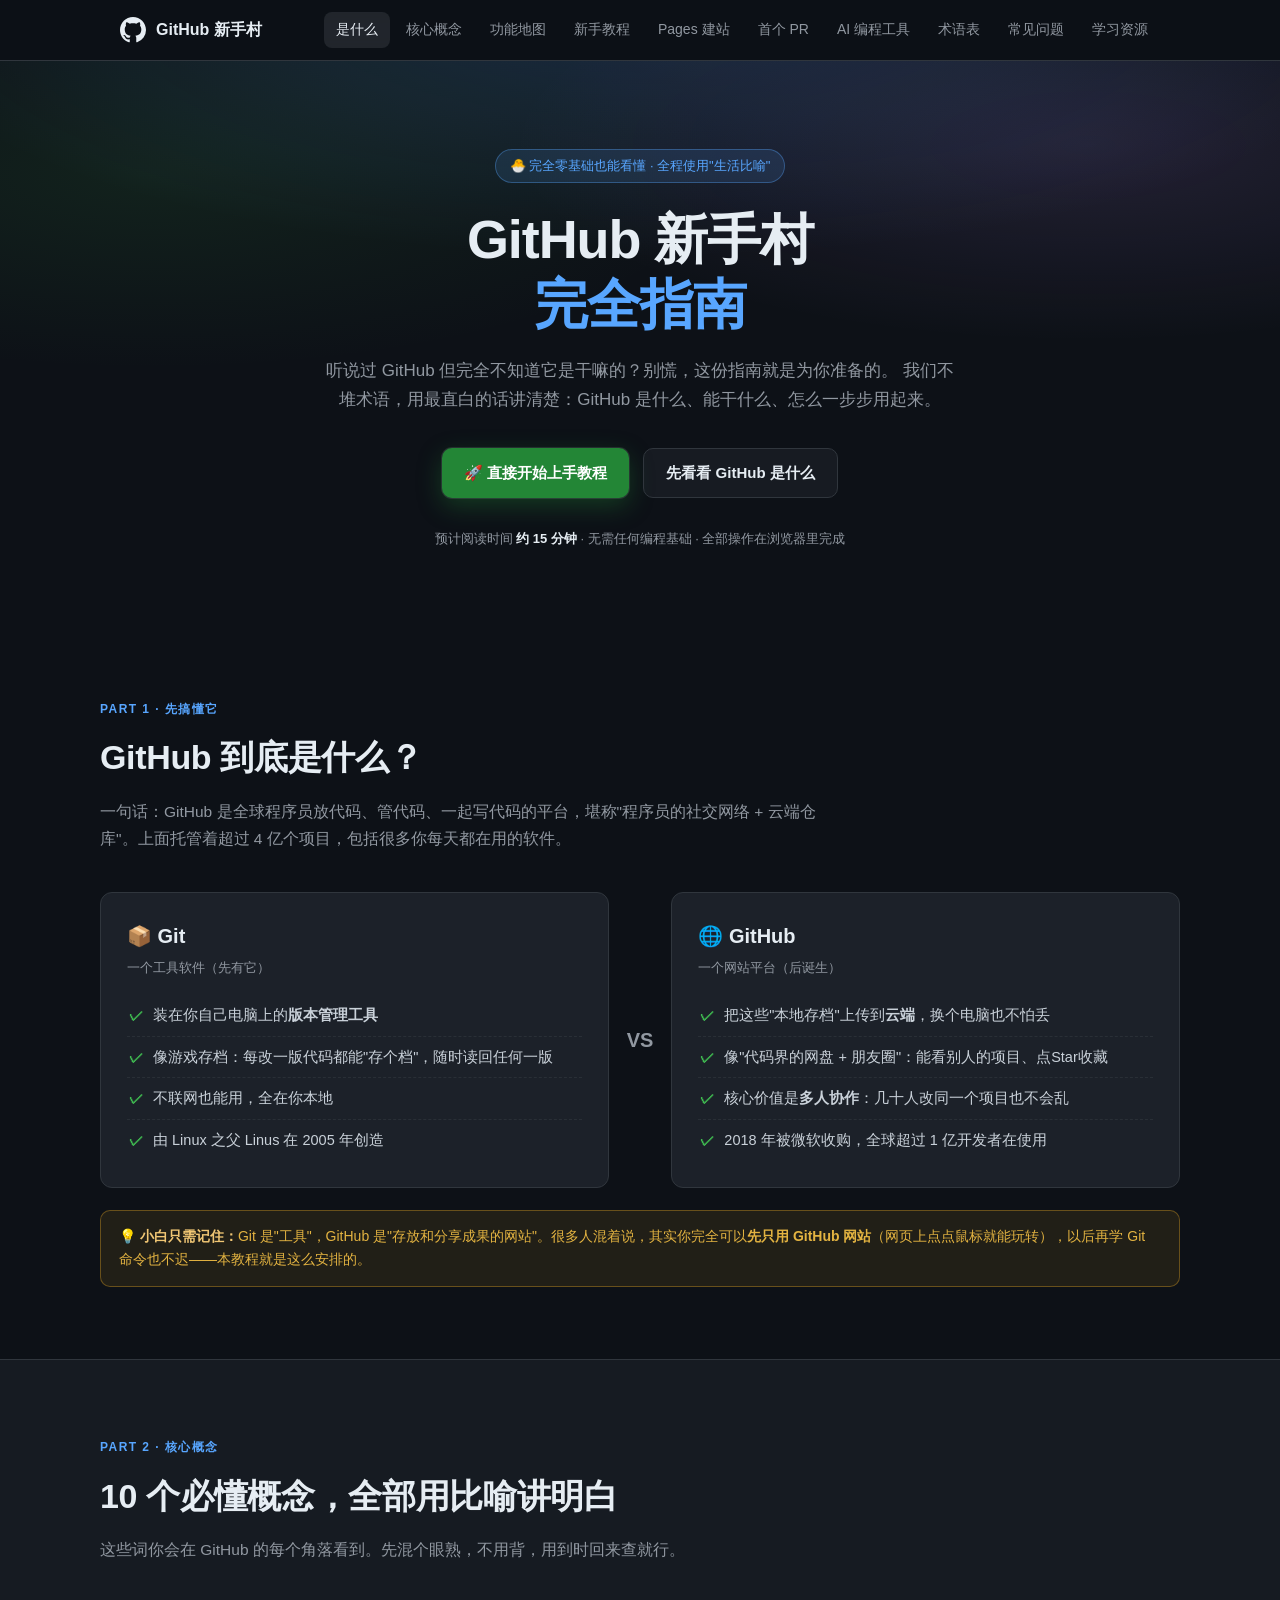
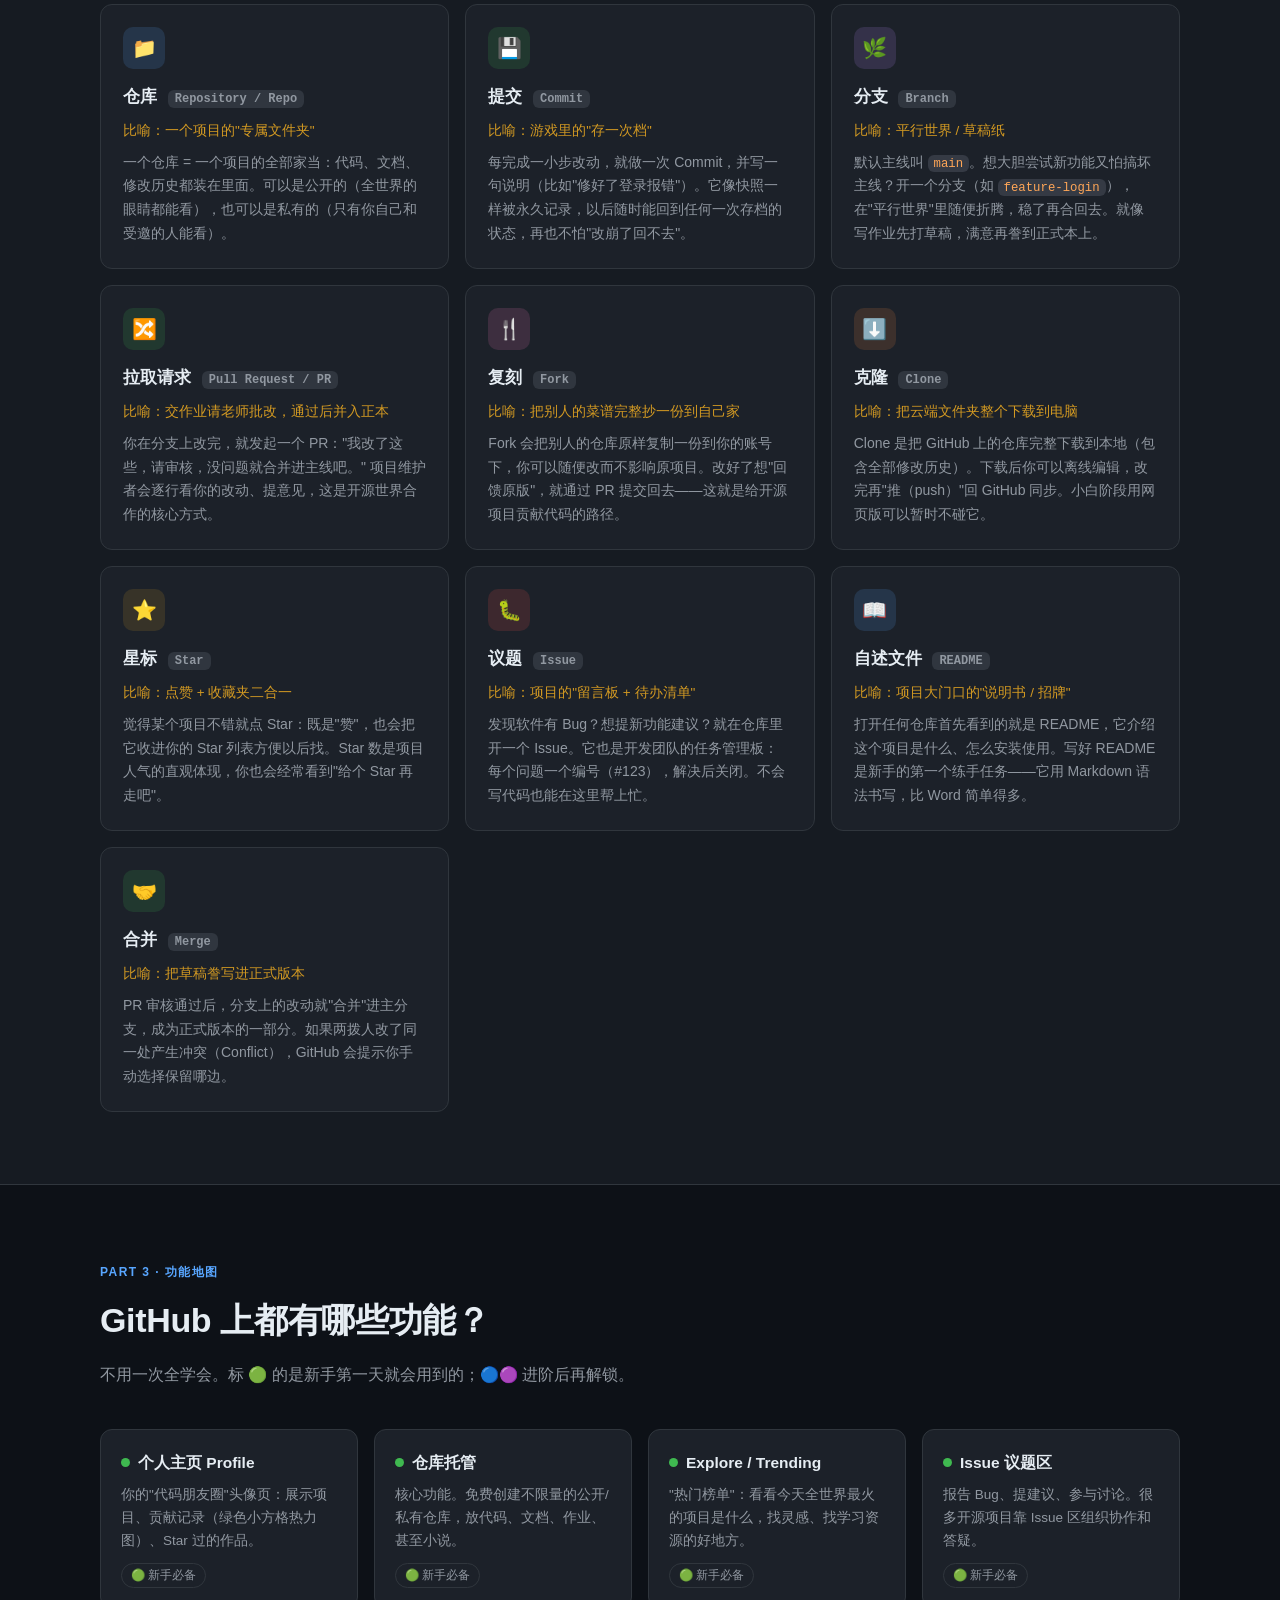
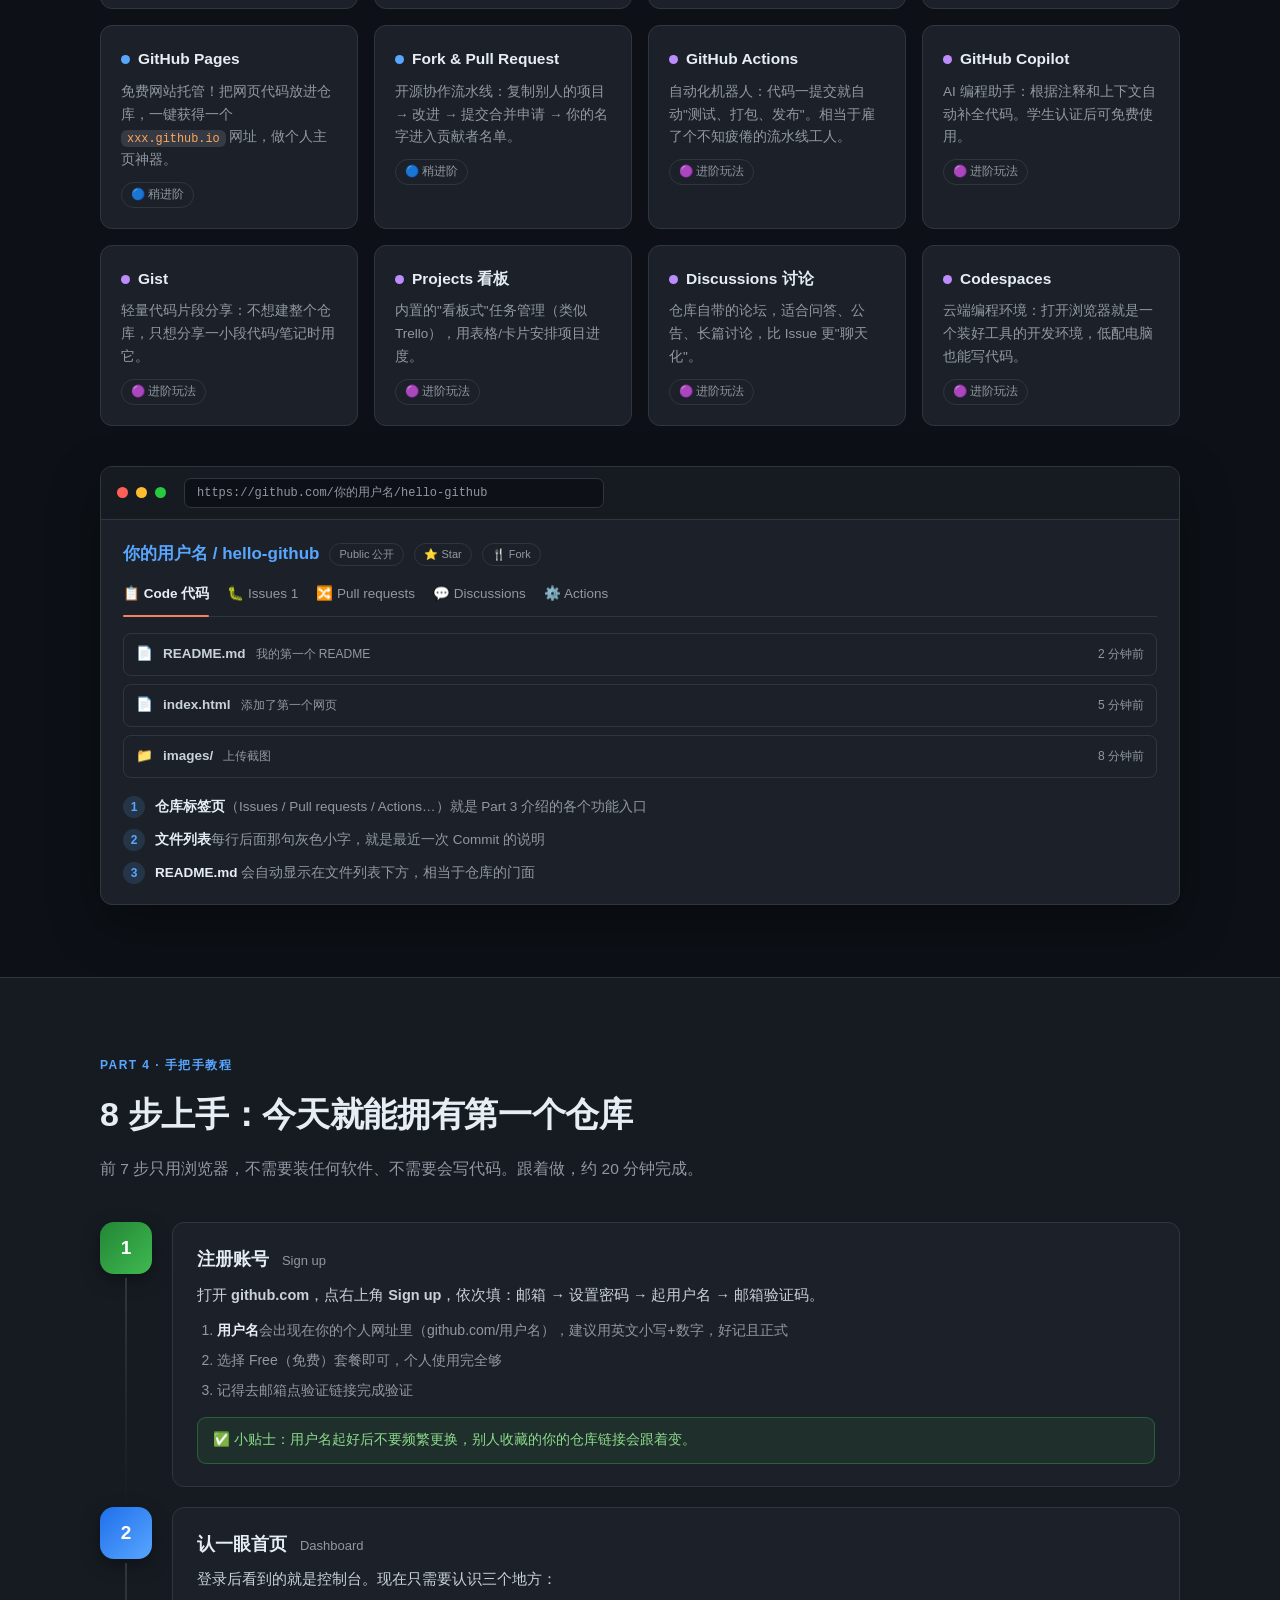
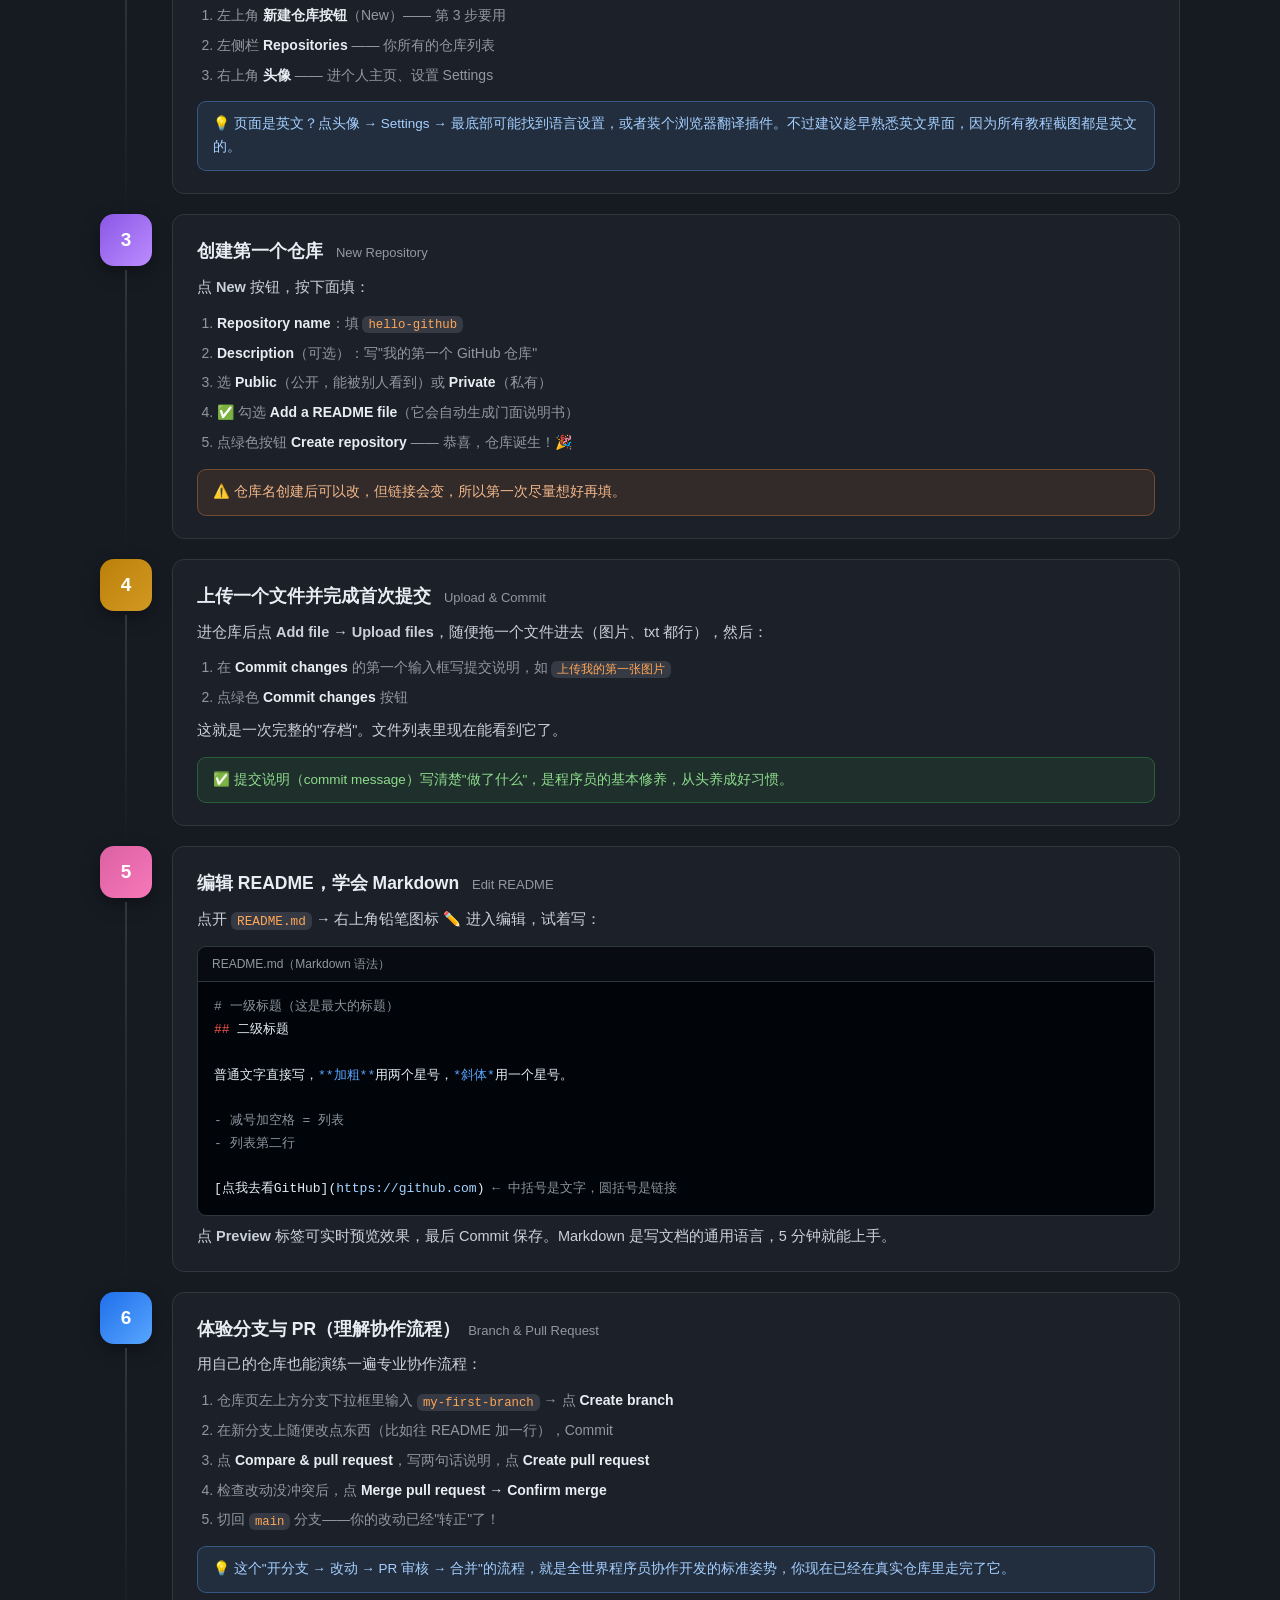
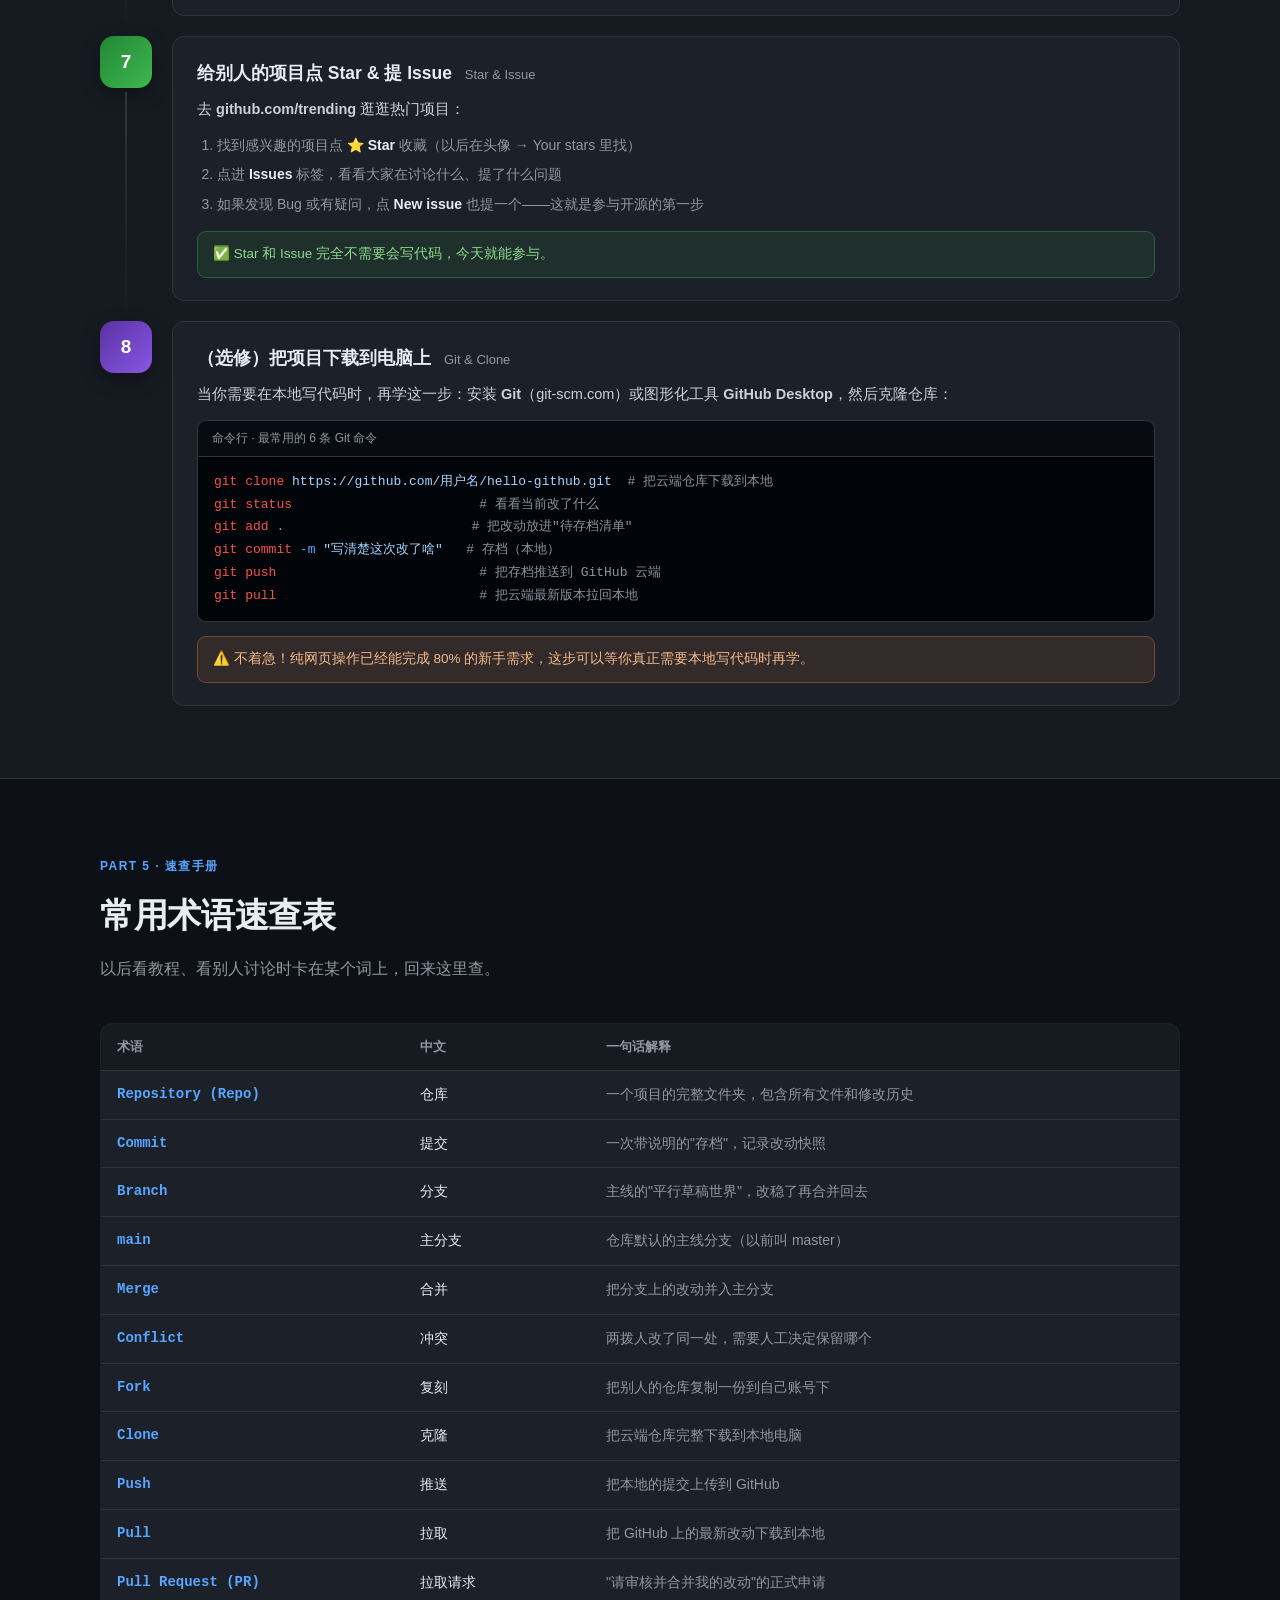
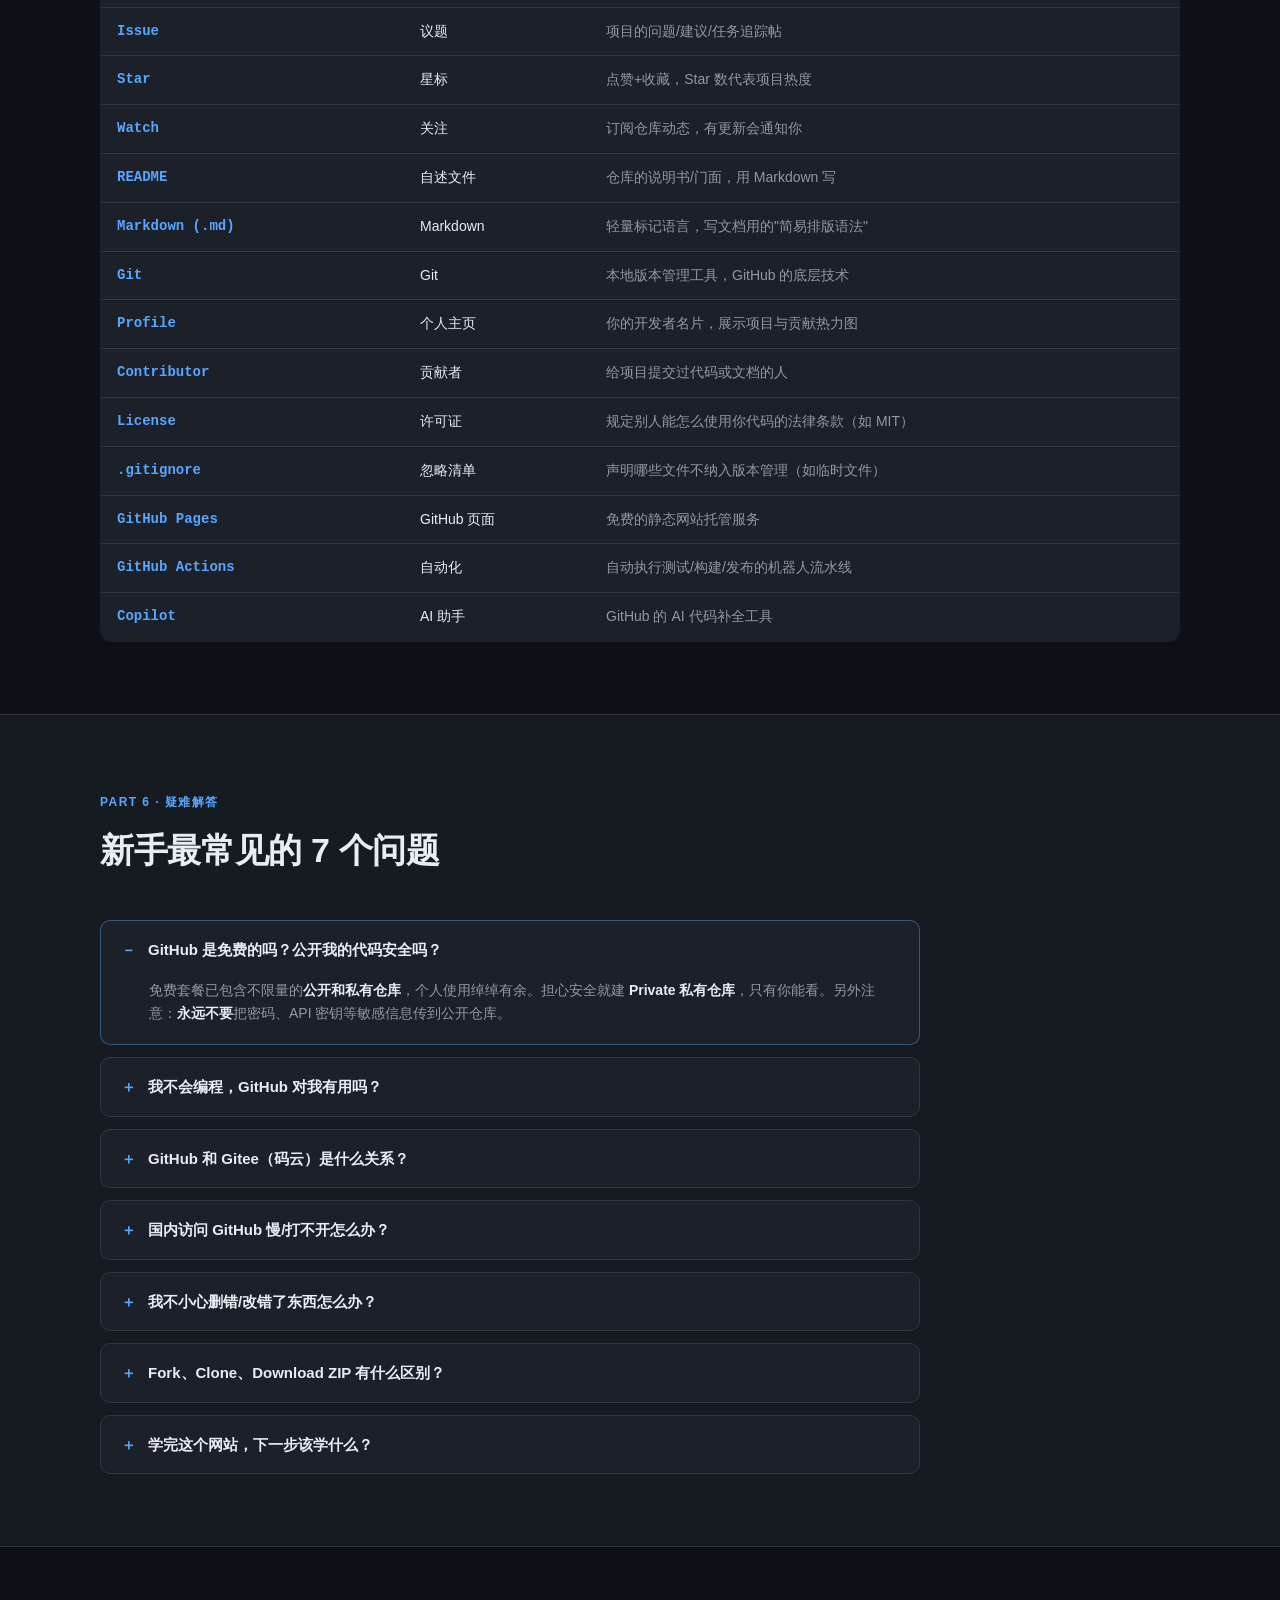
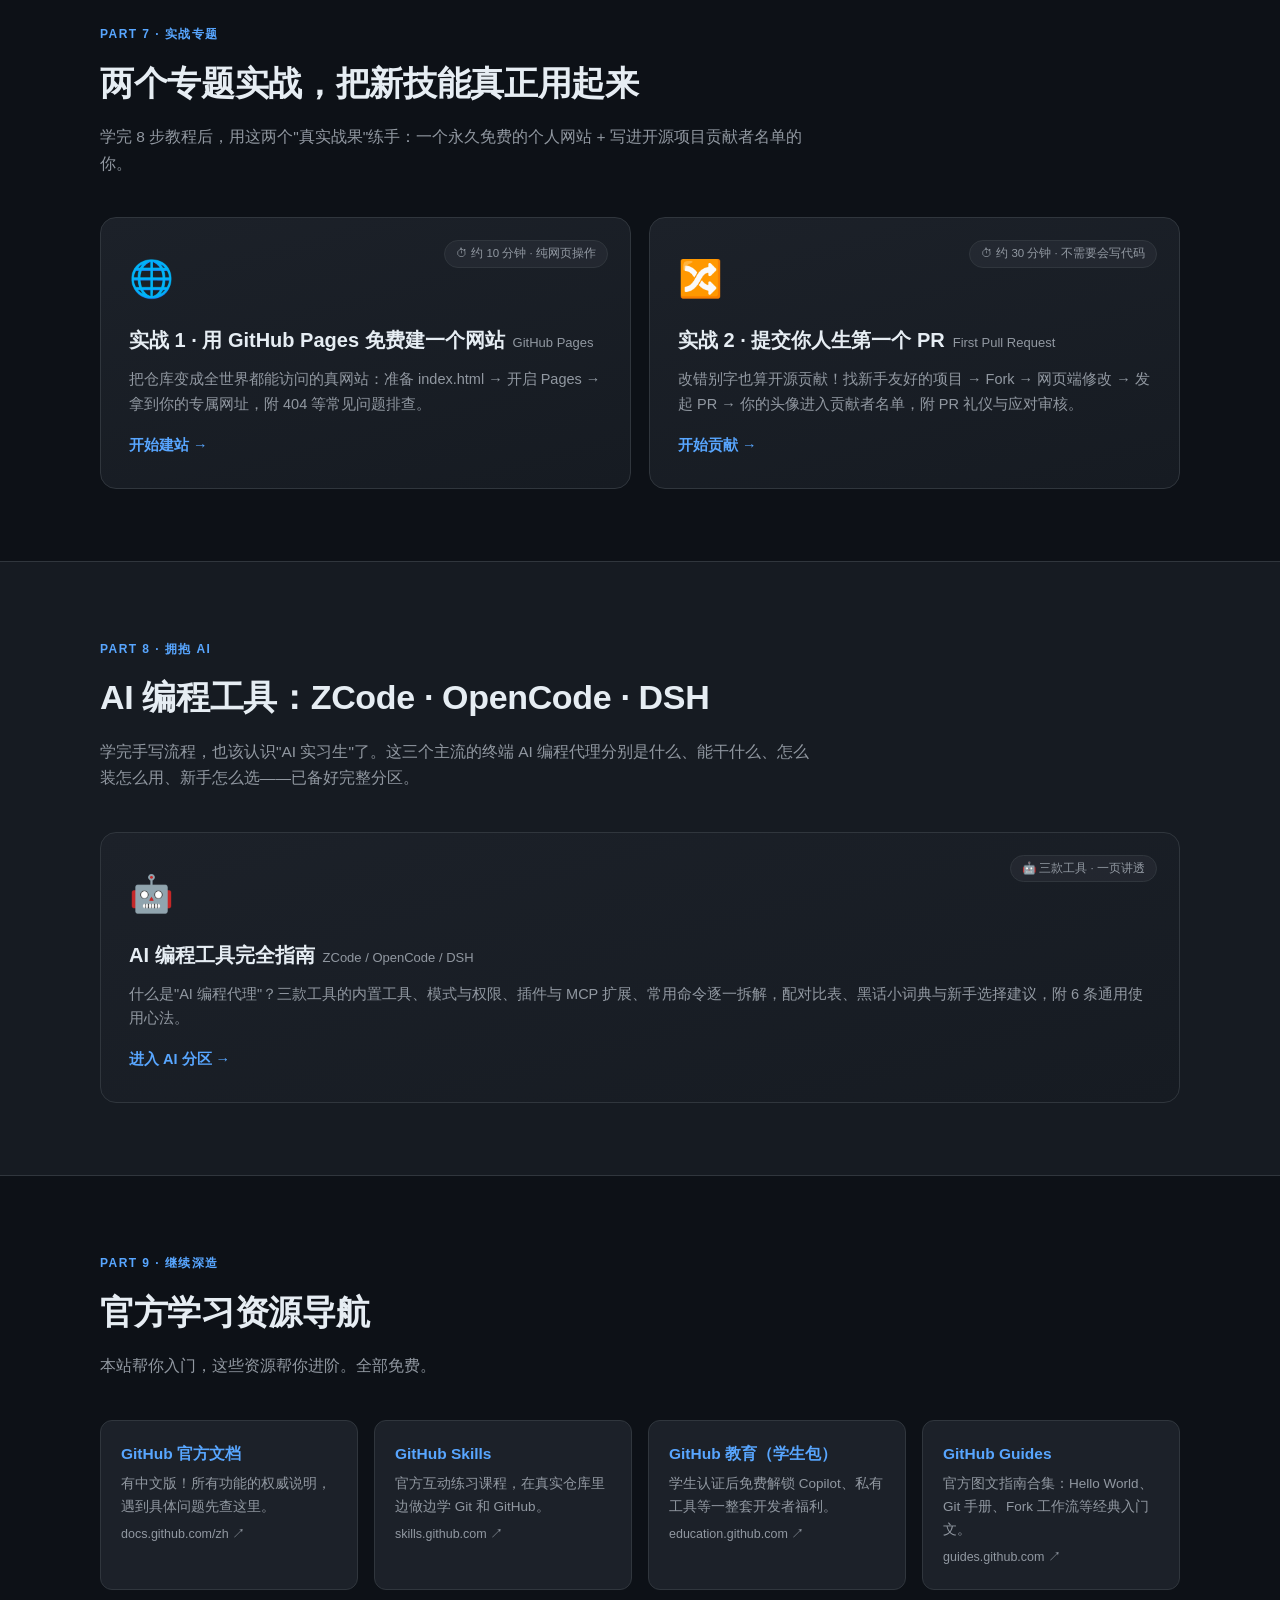
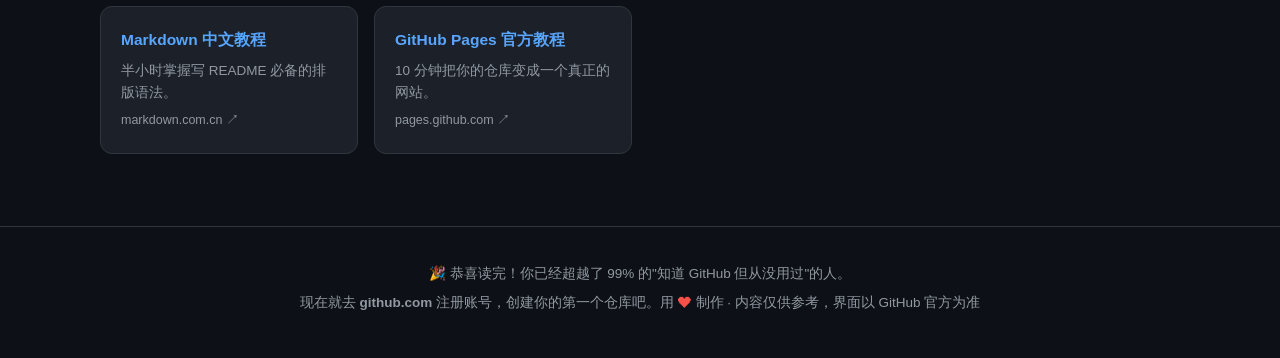
==== index.html @ ca5f0194 "GitHub 新手村完全指南：面向零基础小白的 GitHub 入门静态网站 - index.html：GitHub 是什么、核心概念、功能地图、8 步上手教程、术语表、FAQ、资源导航 - lab-p" ====
<!DOCTYPE html>
<html lang="zh-CN">
<head>
<meta charset="UTF-8" />
<meta name="viewport" content="width=device-width, initial-scale=1.0" />
<title>GitHub 新手村完全指南 —— 从零开始认识 GitHub</title>
<meta name="description" content="写给完全零基础小白的 GitHub 入门教程：GitHub 是什么、核心概念比喻讲解、功能地图、手把手注册与创建第一个仓库、常用术语表和常见问题。" />
<link rel="stylesheet" href="styles.css" />
<link rel="icon" href="data:image/svg+xml,<svg xmlns='http://www.w3.org/2000/svg' viewBox='0 0 16 16'><path fill='%23fff' d='M8 0C3.58 0 0 3.58 0 8c0 3.54 2.29 6.53 5.47 7.59.4.07.55-.17.55-.38 0-.19-.01-.82-.01-1.49-2.01.37-2.53-.49-2.69-.94-.09-.23-.48-.94-.82-1.13-.28-.15-.68-.52-.01-.53.63-.01 1.08.58 1.23.82.72 1.21 1.87.87 2.33.66.07-.52.28-.87.51-1.07-1.78-.2-3.64-.89-3.64-3.95 0-.87.31-1.59.82-2.15-.08-.2-.36-1.02.08-2.12 0 0 .67-.21 2.2.82.64-.18 1.32-.27 2-.27s1.36.09 2 .27c1.53-1.04 2.2-.82 2.2-.82.44 1.1.16 1.92.08 2.12.51.56.82 1.27.82 2.15 0 3.07-1.87 3.75-3.65 3.95.29.25.54.73.54 1.48 0 1.07-.01 1.93-.01 2.2 0 .21.15.46.55.38A8.01 8.01 0 0 0 16 8c0-4.42-3.58-8-8-8z'/></svg>" />
</head>
<body>

<!-- ============ 导航 ============ -->
<nav class="nav">
  <div class="nav-inner">
    <a class="brand" href="#top">
      <svg height="26" viewBox="0 0 16 16" width="26" aria-hidden="true"><path d="M8 0C3.58 0 0 3.58 0 8c0 3.54 2.29 6.53 5.47 7.59.4.07.55-.17.55-.38 0-.19-.01-.82-.01-1.49-2.01.37-2.53-.49-2.69-.94-.09-.23-.48-.94-.82-1.13-.28-.15-.68-.52-.01-.53.63-.01 1.08.58 1.23.82.72 1.21 1.87.87 2.33.66.07-.52.28-.87.51-1.07-1.78-.2-3.64-.89-3.64-3.95 0-.87.31-1.59.82-2.15-.08-.2-.36-1.02.08-2.12 0 0 .67-.21 2.2.82.64-.18 1.32-.27 2-.27s1.36.09 2 .27c1.53-1.04 2.2-.82 2.2-.82.44 1.1.16 1.92.08 2.12.51.56.82 1.27.82 2.15 0 3.07-1.87 3.75-3.65 3.95.29.25.54.73.54 1.48 0 1.07-.01 1.93-.01 2.2 0 .21.15.46.55.38A8.01 8.01 0 0 0 16 8c0-4.42-3.58-8-8-8z"></path></svg>
      GitHub 新手村
    </a>
    <div class="nav-links">
      <a href="#what">是什么</a>
      <a href="#concepts">核心概念</a>
      <a href="#features">功能地图</a>
      <a href="#tutorial">新手教程</a>
      <a href="lab-pages.html">Pages 建站</a>
      <a href="lab-first-pr.html">首个 PR</a>
      <a href="ai-tools.html">AI 编程工具</a>
      <a href="#glossary">术语表</a>
      <a href="#faq">常见问题</a>
      <a href="#resources">学习资源</a>
    </div>
  </div>
</nav>

<!-- ============ Hero ============ -->
<header class="hero" id="top">
  <div class="hero-badge">🐣 完全零基础也能看懂 · 全程使用"生活比喻"</div>
  <h1>GitHub 新手村<br /><span class="accent">完全指南</span></h1>
  <p class="sub">
    听说过 GitHub 但完全不知道它是干嘛的？别慌，这份指南就是为你准备的。
    我们不堆术语，用最直白的话讲清楚：<span class="accent-green">GitHub 是什么、能干什么、怎么一步步用起来</span>。
  </p>
  <div class="hero-cta">
    <a class="btn btn-primary" href="#tutorial">🚀 直接开始上手教程</a>
    <a class="btn btn-ghost" href="#what">先看看 GitHub 是什么</a>
  </div>
  <p class="hero-meta">预计阅读时间 <span>约 15 分钟</span> · 无需任何编程基础 · 全部操作在浏览器里完成</p>
</header>

<!-- ============ 是什么 ============ -->
<section class="block" id="what">
  <div class="wrap">
    <div class="block-head">
      <span class="kicker">Part 1 · 先搞懂它</span>
      <h2>GitHub 到底是什么？</h2>
      <p>一句话：GitHub 是全球程序员放代码、管代码、一起写代码的平台，堪称"程序员的社交网络 + 云端仓库"。上面托管着超过 4 亿个项目，包括很多你每天都在用的软件。</p>
    </div>

    <div class="vs-grid">
      <div class="vs-card">
        <h3>📦 Git</h3>
        <p class="tag">一个工具软件（先有它）</p>
        <ul>
          <li>装在你自己电脑上的<b>版本管理工具</b></li>
          <li>像游戏存档：每改一版代码都能"存个档"，随时读回任何一版</li>
          <li>不联网也能用，全在你本地</li>
          <li>由 Linux 之父 Linus 在 2005 年创造</li>
        </ul>
      </div>
      <div class="vs-mid">VS</div>
      <div class="vs-card">
        <h3>🌐 GitHub</h3>
        <p class="tag">一个网站平台（后诞生）</p>
        <ul>
          <li>把这些"本地存档"上传到<b>云端</b>，换个电脑也不怕丢</li>
          <li>像"代码界的网盘 + 朋友圈"：能看别人的项目、点Star收藏</li>
          <li>核心价值是<b>多人协作</b>：几十人改同一个项目也不会乱</li>
          <li>2018 年被微软收购，全球超过 1 亿开发者在使用</li>
        </ul>
      </div>
    </div>
    <div class="vs-note">
      💡 <strong>小白只需记住：</strong>Git 是"工具"，GitHub 是"存放和分享成果的网站"。很多人混着说，其实你完全可以<b>先只用 GitHub 网站</b>（网页上点点鼠标就能玩转），以后再学 Git 命令也不迟——本教程就是这么安排的。
    </div>
  </div>
</section>

<!-- ============ 核心概念 ============ -->
<section class="block alt" id="concepts">
  <div class="wrap">
    <div class="block-head">
      <span class="kicker">Part 2 · 核心概念</span>
      <h2>10 个必懂概念，全部用比喻讲明白</h2>
      <p>这些词你会在 GitHub 的每个角落看到。先混个眼熟，不用背，用到时回来查就行。</p>
    </div>
    <div class="concept-grid">
      <div class="concept">
        <div class="icon" style="background:rgba(88,166,255,.15)">📁</div>
        <h3>仓库 <code>Repository / Repo</code></h3>
        <p class="metaphor">比喻：一个项目的"专属文件夹"</p>
        <p>一个仓库 = 一个项目的全部家当：代码、文档、修改历史都装在里面。可以是公开的（全世界的眼睛都能看），也可以是私有的（只有你自己和受邀的人能看）。</p>
      </div>
      <div class="concept">
        <div class="icon" style="background:rgba(63,185,80,.15)">💾</div>
        <h3>提交 <code>Commit</code></h3>
        <p class="metaphor">比喻：游戏里的"存一次档"</p>
        <p>每完成一小步改动，就做一次 Commit，并写一句说明（比如"修好了登录报错"）。它像快照一样被永久记录，以后随时能回到任何一次存档的状态，再也不怕"改崩了回不去"。</p>
      </div>
      <div class="concept">
        <div class="icon" style="background:rgba(188,140,255,.15)">🌿</div>
        <h3>分支 <code>Branch</code></h3>
        <p class="metaphor">比喻：平行世界 / 草稿纸</p>
        <p>默认主线叫 <code>main</code>。想大胆尝试新功能又怕搞坏主线？开一个分支（如 <code>feature-login</code>），在"平行世界"里随便折腾，稳了再合回去。就像写作业先打草稿，满意再誊到正式本上。</p>
      </div>
      <div class="concept">
        <div class="icon" style="background:rgba(63,185,80,.15)">🔀</div>
        <h3>拉取请求 <code>Pull Request / PR</code></h3>
        <p class="metaphor">比喻：交作业请老师批改，通过后并入正本</p>
        <p>你在分支上改完，就发起一个 PR："我改了这些，请审核，没问题就合并进主线吧。" 项目维护者会逐行看你的改动、提意见，这是开源世界合作的核心方式。</p>
      </div>
      <div class="concept">
        <div class="icon" style="background:rgba(247,120,186,.15)">🍴</div>
        <h3>复刻 <code>Fork</code></h3>
        <p class="metaphor">比喻：把别人的菜谱完整抄一份到自己家</p>
        <p>Fork 会把别人的仓库原样复制一份到你的账号下，你可以随便改而不影响原项目。改好了想"回馈原版"，就通过 PR 提交回去——这就是给开源项目贡献代码的路径。</p>
      </div>
      <div class="concept">
        <div class="icon" style="background:rgba(240,136,62,.15)">⬇️</div>
        <h3>克隆 <code>Clone</code></h3>
        <p class="metaphor">比喻：把云端文件夹整个下载到电脑</p>
        <p>Clone 是把 GitHub 上的仓库完整下载到本地（包含全部修改历史）。下载后你可以离线编辑，改完再"推（push）"回 GitHub 同步。小白阶段用网页版可以暂时不碰它。</p>
      </div>
      <div class="concept">
        <div class="icon" style="background:rgba(210,153,34,.15)">⭐</div>
        <h3>星标 <code>Star</code></h3>
        <p class="metaphor">比喻：点赞 + 收藏夹二合一</p>
        <p>觉得某个项目不错就点 Star：既是"赞"，也会把它收进你的 Star 列表方便以后找。Star 数是项目人气的直观体现，你也会经常看到"给个 Star 再走吧"。</p>
      </div>
      <div class="concept">
        <div class="icon" style="background:rgba(248,81,73,.15)">🐛</div>
        <h3>议题 <code>Issue</code></h3>
        <p class="metaphor">比喻：项目的"留言板 + 待办清单"</p>
        <p>发现软件有 Bug？想提新功能建议？就在仓库里开一个 Issue。它也是开发团队的任务管理板：每个问题一个编号（#123），解决后关闭。不会写代码也能在这里帮上忙。</p>
      </div>
      <div class="concept">
        <div class="icon" style="background:rgba(88,166,255,.15)">📖</div>
        <h3>自述文件 <code>README</code></h3>
        <p class="metaphor">比喻：项目大门口的"说明书 / 招牌"</p>
        <p>打开任何仓库首先看到的就是 README，它介绍这个项目是什么、怎么安装使用。写好 README 是新手的第一个练手任务——它用 Markdown 语法书写，比 Word 简单得多。</p>
      </div>
      <div class="concept">
        <div class="icon" style="background:rgba(63,185,80,.15)">🤝</div>
        <h3>合并 <code>Merge</code></h3>
        <p class="metaphor">比喻：把草稿誊写进正式版本</p>
        <p>PR 审核通过后，分支上的改动就"合并"进主分支，成为正式版本的一部分。如果两拨人改了同一处产生冲突（Conflict），GitHub 会提示你手动选择保留哪边。</p>
      </div>
    </div>
  </div>
</section>

<!-- ============ 功能地图 ============ -->
<section class="block" id="features">
  <div class="wrap">
    <div class="block-head">
      <span class="kicker">Part 3 · 功能地图</span>
      <h2>GitHub 上都有哪些功能？</h2>
      <p>不用一次全学会。标 🟢 的是新手第一天就会用到的；🔵🟣 进阶后再解锁。</p>
    </div>
    <div class="feature-grid">
      <div class="feature">
        <h3><span class="dot" style="background:var(--green)"></span>个人主页 Profile</h3>
        <p>你的"代码朋友圈"头像页：展示项目、贡献记录（绿色小方格热力图）、Star 过的作品。</p>
        <span class="lvl">🟢 新手必备</span>
      </div>
      <div class="feature">
        <h3><span class="dot" style="background:var(--green)"></span>仓库托管</h3>
        <p>核心功能。免费创建不限量的公开/私有仓库，放代码、文档、作业、甚至小说。</p>
        <span class="lvl">🟢 新手必备</span>
      </div>
      <div class="feature">
        <h3><span class="dot" style="background:var(--green)"></span>Explore / Trending</h3>
        <p>"热门榜单"：看看今天全世界最火的项目是什么，找灵感、找学习资源的好地方。</p>
        <span class="lvl">🟢 新手必备</span>
      </div>
      <div class="feature">
        <h3><span class="dot" style="background:var(--green)"></span>Issue 议题区</h3>
        <p>报告 Bug、提建议、参与讨论。很多开源项目靠 Issue 区组织协作和答疑。</p>
        <span class="lvl">🟢 新手必备</span>
      </div>
      <div class="feature">
        <h3><span class="dot" style="background:var(--blue)"></span>GitHub Pages</h3>
        <p>免费网站托管！把网页代码放进仓库，一键获得一个 <code>xxx.github.io</code> 网址，做个人主页神器。</p>
        <span class="lvl">🔵 稍进阶</span>
      </div>
      <div class="feature">
        <h3><span class="dot" style="background:var(--blue)"></span>Fork &amp; Pull Request</h3>
        <p>开源协作流水线：复制别人的项目 → 改进 → 提交合并申请 → 你的名字进入贡献者名单。</p>
        <span class="lvl">🔵 稍进阶</span>
      </div>
      <div class="feature">
        <h3><span class="dot" style="background:var(--purple)"></span>GitHub Actions</h3>
        <p>自动化机器人：代码一提交就自动"测试、打包、发布"。相当于雇了个不知疲倦的流水线工人。</p>
        <span class="lvl">🟣 进阶玩法</span>
      </div>
      <div class="feature">
        <h3><span class="dot" style="background:var(--purple)"></span>GitHub Copilot</h3>
        <p>AI 编程助手：根据注释和上下文自动补全代码。学生认证后可免费使用。</p>
        <span class="lvl">🟣 进阶玩法</span>
      </div>
      <div class="feature">
        <h3><span class="dot" style="background:var(--purple)"></span>Gist</h3>
        <p>轻量代码片段分享：不想建整个仓库，只想分享一小段代码/笔记时用它。</p>
        <span class="lvl">🟣 进阶玩法</span>
      </div>
      <div class="feature">
        <h3><span class="dot" style="background:var(--purple)"></span>Projects 看板</h3>
        <p>内置的"看板式"任务管理（类似 Trello），用表格/卡片安排项目进度。</p>
        <span class="lvl">🟣 进阶玩法</span>
      </div>
      <div class="feature">
        <h3><span class="dot" style="background:var(--purple)"></span>Discussions 讨论</h3>
        <p>仓库自带的论坛，适合问答、公告、长篇讨论，比 Issue 更"聊天化"。</p>
        <span class="lvl">🟣 进阶玩法</span>
      </div>
      <div class="feature">
        <h3><span class="dot" style="background:var(--purple)"></span>Codespaces</h3>
        <p>云端编程环境：打开浏览器就是一个装好工具的开发环境，低配电脑也能写代码。</p>
        <span class="lvl">🟣 进阶玩法</span>
      </div>
    </div>

    <!-- 模拟界面 -->
    <div class="mock">
      <div class="mock-bar">
        <span class="cir" style="background:#ff5f57"></span>
        <span class="cir" style="background:#febc2e"></span>
        <span class="cir" style="background:#28c840"></span>
        <span class="url">https://github.com/你的用户名/hello-github</span>
      </div>
      <div class="mock-body">
        <div class="mock-repo-head">
          <span class="name">你的用户名 / hello-github</span>
          <span class="badge">Public 公开</span>
          <span class="badge">⭐ Star</span>
          <span class="badge">🍴 Fork</span>
        </div>
        <div class="mock-tabs">
          <span class="on">📋 Code 代码</span><span>🐛 Issues 1</span><span>🔀 Pull requests</span><span>💬 Discussions</span><span>⚙️ Actions</span>
        </div>
        <div class="mock-file"><span class="ico">📄</span><b>README.md</b><span class="msg">我的第一个 README</span><span class="time">2 分钟前</span></div>
        <div class="mock-file"><span class="ico">📄</span><b>index.html</b><span class="msg">添加了第一个网页</span><span class="time">5 分钟前</span></div>
        <div class="mock-file"><span class="ico">📁</span><b>images/</b><span class="msg">上传截图</span><span class="time">8 分钟前</span></div>
        <div class="callout-list">
          <div class="co"><span class="n">1</span><span><b>仓库标签页</b>（Issues / Pull requests / Actions…）就是 Part 3 介绍的各个功能入口</span></div>
          <div class="co"><span class="n">2</span><span><b>文件列表</b>每行后面那句灰色小字，就是最近一次 Commit 的说明</span></div>
          <div class="co"><span class="n">3</span><span><b>README.md</b> 会自动显示在文件列表下方，相当于仓库的门面</span></div>
        </div>
      </div>
    </div>
  </div>
</section>

<!-- ============ 教程 ============ -->
<section class="block alt" id="tutorial">
  <div class="wrap">
    <div class="block-head">
      <span class="kicker">Part 4 · 手把手教程</span>
      <h2>8 步上手：今天就能拥有第一个仓库</h2>
      <p>前 7 步只用浏览器，不需要装任何软件、不需要会写代码。跟着做，约 20 分钟完成。</p>
    </div>

    <div class="steps">
      <div class="step">
        <div class="step-num" style="background:linear-gradient(135deg,#238636,#3fb950)">1</div>
        <div class="step-card">
          <h3>注册账号 <span class="en">Sign up</span></h3>
          <p>打开 <b>github.com</b>，点右上角 <b>Sign up</b>，依次填：邮箱 → 设置密码 → 起用户名 → 邮箱验证码。</p>
          <ol>
            <li><b>用户名</b>会出现在你的个人网址里（github.com/用户名），建议用英文小写+数字，好记且正式</li>
            <li>选择 Free（免费）套餐即可，个人使用完全够</li>
            <li>记得去邮箱点验证链接完成验证</li>
          </ol>
          <div class="tip green">✅ 小贴士：用户名起好后不要频繁更换，别人收藏的你的仓库链接会跟着变。</div>
        </div>
      </div>

      <div class="step">
        <div class="step-num" style="background:linear-gradient(135deg,#1f6feb,#58a6ff)">2</div>
        <div class="step-card">
          <h3>认一眼首页 <span class="en">Dashboard</span></h3>
          <p>登录后看到的就是控制台。现在只需要认识三个地方：</p>
          <ol>
            <li>左上角 <b>新建仓库按钮</b>（New）—— 第 3 步要用</li>
            <li>左侧栏 <b>Repositories</b> —— 你所有的仓库列表</li>
            <li>右上角 <b>头像</b> —— 进个人主页、设置 Settings</li>
          </ol>
          <div class="tip blue">💡 页面是英文？点头像 → Settings → 最底部可能找到语言设置，或者装个浏览器翻译插件。不过建议趁早熟悉英文界面，因为所有教程截图都是英文的。</div>
        </div>
      </div>

      <div class="step">
        <div class="step-num" style="background:linear-gradient(135deg,#8957e5,#bc8cff)">3</div>
        <div class="step-card">
          <h3>创建第一个仓库 <span class="en">New Repository</span></h3>
          <p>点 <b>New</b> 按钮，按下面填：</p>
          <ol>
            <li><b>Repository name</b>：填 <code>hello-github</code></li>
            <li><b>Description</b>（可选）：写"我的第一个 GitHub 仓库"</li>
            <li>选 <b>Public</b>（公开，能被别人看到）或 <b>Private</b>（私有）</li>
            <li>✅ 勾选 <b>Add a README file</b>（它会自动生成门面说明书）</li>
            <li>点绿色按钮 <b>Create repository</b> —— 恭喜，仓库诞生！🎉</li>
          </ol>
          <div class="tip orange">⚠️ 仓库名创建后可以改，但链接会变，所以第一次尽量想好再填。</div>
        </div>
      </div>

      <div class="step">
        <div class="step-num" style="background:linear-gradient(135deg,#bb8009,#d29922)">4</div>
        <div class="step-card">
          <h3>上传一个文件并完成首次提交 <span class="en">Upload &amp; Commit</span></h3>
          <p>进仓库后点 <b>Add file → Upload files</b>，随便拖一个文件进去（图片、txt 都行），然后：</p>
          <ol>
            <li>在 <b>Commit changes</b> 的第一个输入框写提交说明，如 <code>上传我的第一张图片</code></li>
            <li>点绿色 <b>Commit changes</b> 按钮</li>
          </ol>
          <p>这就是一次完整的"存档"。文件列表里现在能看到它了。</p>
          <div class="tip green">✅ 提交说明（commit message）写清楚"做了什么"，是程序员的基本修养，从头养成好习惯。</div>
        </div>
      </div>

      <div class="step">
        <div class="step-num" style="background:linear-gradient(135deg,#db61a2,#f778ba)">5</div>
        <div class="step-card">
          <h3>编辑 README，学会 Markdown <span class="en">Edit README</span></h3>
          <p>点开 <code>README.md</code> → 右上角铅笔图标 ✏️ 进入编辑，试着写：</p>
          <div class="code">
            <div class="code-title"><span>README.md（Markdown 语法）</span></div>
            <pre><span class="cm"># 一级标题（这是最大的标题）</span>
<span class="kw">##</span> 二级标题

普通文字直接写，<span class="ar">**加粗**</span>用两个星号，<span class="ar">*斜体*</span>用一个星号。

<span class="cm">- 减号加空格 = 列表</span>
<span class="cm">- 列表第二行</span>

[点我去看GitHub](<span class="st">https://github.com</span>) <span class="cm">← 中括号是文字，圆括号是链接</span></pre>
          </div>
          <p>点 <b>Preview</b> 标签可实时预览效果，最后 Commit 保存。Markdown 是写文档的通用语言，5 分钟就能上手。</p>
        </div>
      </div>

      <div class="step">
        <div class="step-num" style="background:linear-gradient(135deg,#1f6feb,#58a6ff)">6</div>
        <div class="step-card">
          <h3>体验分支与 PR（理解协作流程）<span class="en">Branch &amp; Pull Request</span></h3>
          <p>用自己的仓库也能演练一遍专业协作流程：</p>
          <ol>
            <li>仓库页左上方分支下拉框里输入 <code>my-first-branch</code> → 点 <b>Create branch</b></li>
            <li>在新分支上随便改点东西（比如往 README 加一行），Commit</li>
            <li>点 <b>Compare &amp; pull request</b>，写两句话说明，点 <b>Create pull request</b></li>
            <li>检查改动没冲突后，点 <b>Merge pull request → Confirm merge</b></li>
            <li>切回 <code>main</code> 分支——你的改动已经"转正"了！</li>
          </ol>
          <div class="tip blue">💡 这个"开分支 → 改动 → PR 审核 → 合并"的流程，就是全世界程序员协作开发的标准姿势，你现在已经在真实仓库里走完了它。</div>
        </div>
      </div>

      <div class="step">
        <div class="step-num" style="background:linear-gradient(135deg,#238636,#3fb950)">7</div>
        <div class="step-card">
          <h3>给别人的项目点 Star &amp; 提 Issue <span class="en">Star &amp; Issue</span></h3>
          <p>去 <b>github.com/trending</b> 逛逛热门项目：</p>
          <ol>
            <li>找到感兴趣的项目点 <b>⭐ Star</b> 收藏（以后在头像 → Your stars 里找）</li>
            <li>点进 <b>Issues</b> 标签，看看大家在讨论什么、提了什么问题</li>
            <li>如果发现 Bug 或有疑问，点 <b>New issue</b> 也提一个——这就是参与开源的第一步</li>
          </ol>
          <div class="tip green">✅ Star 和 Issue 完全不需要会写代码，今天就能参与。</div>
        </div>
      </div>

      <div class="step">
        <div class="step-num" style="background:linear-gradient(135deg,#5a32a3,#8957e5)">8</div>
        <div class="step-card">
          <h3>（选修）把项目下载到电脑上 <span class="en">Git &amp; Clone</span></h3>
          <p>当你需要在本地写代码时，再学这一步：安装 <b>Git</b>（git-scm.com）或图形化工具 <b>GitHub Desktop</b>，然后克隆仓库：</p>
          <div class="code">
            <div class="code-title"><span>命令行 · 最常用的 6 条 Git 命令</span></div>
            <pre><span class="kw">git clone</span> <span class="st">https://github.com/用户名/hello-github.git</span>  <span class="cm"># 把云端仓库下载到本地</span>
<span class="kw">git status</span>                        <span class="cm"># 看看当前改了什么</span>
<span class="kw">git add</span> <span class="ar">.</span>                        <span class="cm"># 把改动放进"待存档清单"</span>
<span class="kw">git commit</span> <span class="ar">-m</span> <span class="st">"写清楚这次改了啥"</span>   <span class="cm"># 存档（本地）</span>
<span class="kw">git push</span>                          <span class="cm"># 把存档推送到 GitHub 云端</span>
<span class="kw">git pull</span>                          <span class="cm"># 把云端最新版本拉回本地</span></pre>
          </div>
          <div class="tip orange">⚠️ 不着急！纯网页操作已经能完成 80% 的新手需求，这步可以等你真正需要本地写代码时再学。</div>
        </div>
      </div>
    </div>
  </div>
</section>

<!-- ============ 术语表 ============ -->
<section class="block" id="glossary">
  <div class="wrap">
    <div class="block-head">
      <span class="kicker">Part 5 · 速查手册</span>
      <h2>常用术语速查表</h2>
      <p>以后看教程、看别人讨论时卡在某个词上，回来这里查。</p>
    </div>
    <div class="table-scroll">
      <table class="gloss-table">
        <thead><tr><th>术语</th><th>中文</th><th>一句话解释</th></tr></thead>
        <tbody>
          <tr><td>Repository (Repo)</td><td>仓库</td><td>一个项目的完整文件夹，包含所有文件和修改历史</td></tr>
          <tr><td>Commit</td><td>提交</td><td>一次带说明的"存档"，记录改动快照</td></tr>
          <tr><td>Branch</td><td>分支</td><td>主线的"平行草稿世界"，改稳了再合并回去</td></tr>
          <tr><td>main</td><td>主分支</td><td>仓库默认的主线分支（以前叫 master）</td></tr>
          <tr><td>Merge</td><td>合并</td><td>把分支上的改动并入主分支</td></tr>
          <tr><td>Conflict</td><td>冲突</td><td>两拨人改了同一处，需要人工决定保留哪个</td></tr>
          <tr><td>Fork</td><td>复刻</td><td>把别人的仓库复制一份到自己账号下</td></tr>
          <tr><td>Clone</td><td>克隆</td><td>把云端仓库完整下载到本地电脑</td></tr>
          <tr><td>Push</td><td>推送</td><td>把本地的提交上传到 GitHub</td></tr>
          <tr><td>Pull</td><td>拉取</td><td>把 GitHub 上的最新改动下载到本地</td></tr>
          <tr><td>Pull Request (PR)</td><td>拉取请求</td><td>"请审核并合并我的改动"的正式申请</td></tr>
          <tr><td>Issue</td><td>议题</td><td>项目的问题/建议/任务追踪帖</td></tr>
          <tr><td>Star</td><td>星标</td><td>点赞+收藏，Star 数代表项目热度</td></tr>
          <tr><td>Watch</td><td>关注</td><td>订阅仓库动态，有更新会通知你</td></tr>
          <tr><td>README</td><td>自述文件</td><td>仓库的说明书/门面，用 Markdown 写</td></tr>
          <tr><td>Markdown (.md)</td><td>Markdown</td><td>轻量标记语言，写文档用的"简易排版语法"</td></tr>
          <tr><td>Git</td><td>Git</td><td>本地版本管理工具，GitHub 的底层技术</td></tr>
          <tr><td>Profile</td><td>个人主页</td><td>你的开发者名片，展示项目与贡献热力图</td></tr>
          <tr><td>Contributor</td><td>贡献者</td><td>给项目提交过代码或文档的人</td></tr>
          <tr><td>License</td><td>许可证</td><td>规定别人能怎么使用你代码的法律条款（如 MIT）</td></tr>
          <tr><td>.gitignore</td><td>忽略清单</td><td>声明哪些文件不纳入版本管理（如临时文件）</td></tr>
          <tr><td>GitHub Pages</td><td>GitHub 页面</td><td>免费的静态网站托管服务</td></tr>
          <tr><td>GitHub Actions</td><td>自动化</td><td>自动执行测试/构建/发布的机器人流水线</td></tr>
          <tr><td>Copilot</td><td>AI 助手</td><td>GitHub 的 AI 代码补全工具</td></tr>
        </tbody>
      </table>
    </div>
  </div>
</section>

<!-- ============ FAQ ============ -->
<section class="block alt" id="faq">
  <div class="wrap">
    <div class="block-head">
      <span class="kicker">Part 6 · 疑难解答</span>
      <h2>新手最常见的 7 个问题</h2>
    </div>
    <div class="faq">
      <details open>
        <summary>GitHub 是免费的吗？公开我的代码安全吗？</summary>
        <div class="faq-a">免费套餐已包含不限量的<b>公开和私有仓库</b>，个人使用绰绰有余。担心安全就建 <b>Private 私有仓库</b>，只有你能看。另外注意：<b>永远不要</b>把密码、API 密钥等敏感信息传到公开仓库。</div>
      </details>
      <details>
        <summary>我不会编程，GitHub 对我有用吗？</summary>
        <div class="faq-a">有用！GitHub 本质是"带版本历史的云端文件库 + 协作平台"：<b>写论文、记笔记、管文档、放作品集</b>都可以。GitHub Pages 还能免费建个人网站。把仓库当"会存档的网盘"来用，完全没问题。</div>
      </details>
      <details>
        <summary>GitHub 和 Gitee（码云）是什么关系？</summary>
        <div class="faq-a">Gitee 是国内公司做的类似产品，功能和 GitHub 类似，国内访问速度快。但 GitHub 是全球最大的开发者社区，开源项目几乎都在上面。<b>学概念一通百通</b>，会 GitHub 就会用一切同类平台。</div>
      </details>
      <details>
        <summary>国内访问 GitHub 慢/打不开怎么办？</summary>
        <div class="faq-a">常见解决思路：① 高峰期多刷新或换个时间段；② 只是下载代码的话，可以用镜像加速站；③ 浏览器装 GitHub 加速类扩展；④ 用 <b>GitHub Desktop</b> 客户端有时比网页稳定。具体方法时效性强，搜索"GitHub 加速"找最新方案。</div>
      </details>
      <details>
        <summary>我不小心删错/改错了东西怎么办？</summary>
        <div class="faq-a">这正是 GitHub 的价值——<b>几乎一切都有历史记录</b>。仓库里点 <b>Commits</b> 能看到每次存档，可以查看任意历史版本。文件被删了？在提交历史里能找回。所以放心大胆地折腾。</div>
      </details>
      <details>
        <summary>Fork、Clone、Download ZIP 有什么区别？</summary>
        <div class="faq-a"><b>Fork</b>：复制到"你的 GitHub 账号"下，为参与协作做准备；<b>Clone</b>：下载到"你的电脑"，且和 GitHub 保持双向同步关系；<b>Download ZIP</b>：单纯打包下载一份，不保留历史、无任何后续关联，只想看看代码时用它。</div>
      </details>
      <details>
        <summary>学完这个网站，下一步该学什么？</summary>
        <div class="faq-a">推荐路线：① 练熟 Markdown 写文档 → ② 学 Git 命令行（或先玩 GitHub Desktop 图形界面）→ ③ Fork 一个感兴趣的小项目并提交第一个 PR → ④ 用 GitHub Pages 搭个人主页 → ⑤ 学习 GitHub Actions 自动化。其中「搭个人网站」和「提交第一个 PR」本站已备好专题实战教程：<a href="lab-pages.html">Pages 建站实战</a> 与 <a href="lab-first-pr.html">首个 PR 实战</a>，其余可在下方资源里找到官方教程。</div>
      </details>
    </div>
  </div>
</section>

<!-- ============ 实战专题入口 ============ -->
<section class="block" id="labs">
  <div class="wrap">
    <div class="block-head">
      <span class="kicker">Part 7 · 实战专题</span>
      <h2>两个专题实战，把新技能真正用起来</h2>
      <p>学完 8 步教程后，用这两个"真实战果"练手：一个永久免费的个人网站 + 写进开源项目贡献者名单的你。</p>
    </div>
    <div class="lab-grid">
      <a class="lab-card" href="lab-pages.html">
        <span class="chip">⏱ 约 10 分钟 · 纯网页操作</span>
        <div class="emoji">🌐</div>
        <h3>实战 1 · 用 GitHub Pages 免费建一个网站<span class="en">GitHub Pages</span></h3>
        <p>把仓库变成全世界都能访问的真网站：准备 index.html → 开启 Pages → 拿到你的专属网址，附 404 等常见问题排查。</p>
        <span class="go">开始建站 →</span>
      </a>
      <a class="lab-card" href="lab-first-pr.html">
        <span class="chip">⏱ 约 30 分钟 · 不需要会写代码</span>
        <div class="emoji">🔀</div>
        <h3>实战 2 · 提交你人生第一个 PR<span class="en">First Pull Request</span></h3>
        <p>改错别字也算开源贡献！找新手友好的项目 → Fork → 网页端修改 → 发起 PR → 你的头像进入贡献者名单，附 PR 礼仪与应对审核。</p>
        <span class="go">开始贡献 →</span>
      </a>
    </div>
  </div>
</section>

<!-- ============ AI 编程工具 ============ -->
<section class="block alt" id="aitools">
  <div class="wrap">
    <div class="block-head">
      <span class="kicker">Part 8 · 拥抱 AI</span>
      <h2>AI 编程工具：ZCode · OpenCode · DSH</h2>
      <p>学完手写流程，也该认识"AI 实习生"了。这三个主流的终端 AI 编程代理分别是什么、能干什么、怎么装怎么用、新手怎么选——已备好完整分区。</p>
    </div>
    <div class="lab-grid">
      <a class="lab-card" href="ai-tools.html">
        <span class="chip">🤖 三款工具 · 一页讲透</span>
        <div class="emoji">🤖</div>
        <h3>AI 编程工具完全指南<span class="en">ZCode / OpenCode / DSH</span></h3>
        <p>什么是"AI 编程代理"？三款工具的内置工具、模式与权限、插件与 MCP 扩展、常用命令逐一拆解，配对比表、黑话小词典与新手选择建议，附 6 条通用使用心法。</p>
        <span class="go">进入 AI 分区 →</span>
      </a>
    </div>
  </div>
</section>

<!-- ============ 资源 ============ -->
<section class="block" id="resources">
  <div class="wrap">
    <div class="block-head">
      <span class="kicker">Part 9 · 继续深造</span>
      <h2>官方学习资源导航</h2>
      <p>本站帮你入门，这些资源帮你进阶。全部免费。</p>
    </div>
    <div class="res-grid">
      <a class="res" href="https://docs.github.com/zh" target="_blank" rel="noopener">
        <h3>GitHub 官方文档</h3>
        <p>有中文版！所有功能的权威说明，遇到具体问题先查这里。</p>
        <span class="go">docs.github.com/zh ↗</span>
      </a>
      <a class="res" href="https://skills.github.com/" target="_blank" rel="noopener">
        <h3>GitHub Skills</h3>
        <p>官方互动练习课程，在真实仓库里边做边学 Git 和 GitHub。</p>
        <span class="go">skills.github.com ↗</span>
      </a>
      <a class="res" href="https://education.github.com/" target="_blank" rel="noopener">
        <h3>GitHub 教育（学生包）</h3>
        <p>学生认证后免费解锁 Copilot、私有工具等一整套开发者福利。</p>
        <span class="go">education.github.com ↗</span>
      </a>
      <a class="res" href="https://guides.github.com/" target="_blank" rel="noopener">
        <h3>GitHub Guides</h3>
        <p>官方图文指南合集：Hello World、Git 手册、Fork 工作流等经典入门文。</p>
        <span class="go">guides.github.com ↗</span>
      </a>
      <a class="res" href="https://markdown.com.cn/" target="_blank" rel="noopener">
        <h3>Markdown 中文教程</h3>
        <p>半小时掌握写 README 必备的排版语法。</p>
        <span class="go">markdown.com.cn ↗</span>
      </a>
      <a class="res" href="https://pages.github.com/" target="_blank" rel="noopener">
        <h3>GitHub Pages 官方教程</h3>
        <p>10 分钟把你的仓库变成一个真正的网站。</p>
        <span class="go">pages.github.com ↗</span>
      </a>
    </div>
  </div>
</section>

<footer>
  <p>🎉 恭喜读完！你已经超越了 99% 的"知道 GitHub 但从没用过"的人。</p>
  <p>现在就去 <b>github.com</b> 注册账号，创建你的第一个仓库吧。用 <span class="heart">❤</span> 制作 · 内容仅供参考，界面以 GitHub 官方为准</p>
</footer>

<button id="toTop" title="回到顶部" aria-label="回到顶部">↑</button>

<script src="script.js"></script>
</body>
</html>
---- styles.css ----
/* ============ GitHub 新手村指南 - 样式 ============ */
:root {
  --bg: #0d1117;
  --bg-soft: #161b22;
  --bg-card: #1c2129;
  --border: #30363d;
  --text: #e6edf3;
  --text-dim: #9198a1;
  --blue: #58a6ff;
  --green: #3fb950;
  --green-btn: #238636;
  --purple: #bc8cff;
  --orange: #f0883e;
  --pink: #f778ba;
  --yellow: #d29922;
  --red: #f85149;
  --radius: 12px;
  --maxw: 1080px;
}

* { margin: 0; padding: 0; box-sizing: border-box; }

html { scroll-behavior: smooth; scroll-padding-top: 76px; }

body {
  background: var(--bg);
  color: var(--text);
  font-family: -apple-system, BlinkMacSystemFont, "Segoe UI", "PingFang SC",
    "Hiragino Sans GB", "Microsoft YaHei", "Noto Sans SC", sans-serif;
  line-height: 1.7;
}

::selection { background: rgba(88, 166, 255, 0.35); }

/* ---------- 顶部导航 ---------- */
.nav {
  position: sticky;
  top: 0;
  z-index: 100;
  background: rgba(13, 17, 23, 0.85);
  backdrop-filter: blur(12px);
  border-bottom: 1px solid var(--border);
}
.nav-inner {
  max-width: var(--maxw);
  margin: 0 auto;
  padding: 0 20px;
  height: 60px;
  display: flex;
  align-items: center;
  gap: 24px;
}
.brand {
  display: flex;
  align-items: center;
  gap: 10px;
  font-weight: 700;
  font-size: 16px;
  color: var(--text);
  text-decoration: none;
  white-space: nowrap;
}
.brand svg { fill: var(--text); }
.nav-links {
  display: flex;
  gap: 4px;
  margin-left: auto;
  overflow-x: auto;
  scrollbar-width: none;
}
.nav-links::-webkit-scrollbar { display: none; }
.nav-links a {
  color: var(--text-dim);
  text-decoration: none;
  font-size: 14px;
  padding: 6px 12px;
  border-radius: 8px;
  white-space: nowrap;
  transition: color 0.15s, background 0.15s;
}
.nav-links a:hover, .nav-links a.active {
  color: var(--text);
  background: rgba(177, 186, 196, 0.12);
}

/* ---------- Hero ---------- */
.hero {
  position: relative;
  overflow: hidden;
  padding: 88px 20px 72px;
  text-align: center;
  background:
    radial-gradient(ellipse 60% 45% at 50% -10%, rgba(88, 166, 255, 0.18), transparent),
    radial-gradient(ellipse 45% 35% at 85% 15%, rgba(188, 140, 255, 0.12), transparent),
    radial-gradient(ellipse 45% 35% at 12% 20%, rgba(63, 185, 80, 0.1), transparent);
}
.hero-badge {
  display: inline-flex;
  align-items: center;
  gap: 8px;
  font-size: 13px;
  color: var(--blue);
  background: rgba(88, 166, 255, 0.12);
  border: 1px solid rgba(88, 166, 255, 0.35);
  padding: 5px 14px;
  border-radius: 999px;
  margin-bottom: 24px;
}
.hero h1 {
  font-size: clamp(32px, 6vw, 54px);
  line-height: 1.2;
  font-weight: 800;
  letter-spacing: -0.02em;
}
.hero h1 .accent { color: var(--blue); }
.hero h1 .accent-green { color: var(--green); }
.hero p.sub {
  max-width: 640px;
  margin: 20px auto 0;
  font-size: 17px;
  color: var(--text-dim);
}
.hero-cta {
  margin-top: 34px;
  display: flex;
  gap: 14px;
  justify-content: center;
  flex-wrap: wrap;
}
.btn {
  display: inline-flex;
  align-items: center;
  gap: 8px;
  padding: 11px 22px;
  border-radius: 10px;
  font-size: 15px;
  font-weight: 600;
  text-decoration: none;
  transition: transform 0.15s, box-shadow 0.15s, background 0.15s;
}
.btn-primary {
  background: var(--green-btn);
  color: #fff;
  box-shadow: 0 0 0 1px rgba(240, 246, 252, 0.1), 0 8px 24px rgba(35, 134, 54, 0.35);
}
.btn-primary:hover { background: #2ea043; transform: translateY(-2px); }
.btn-ghost {
  color: var(--text);
  border: 1px solid var(--border);
  background: rgba(177, 186, 196, 0.06);
}
.btn-ghost:hover { background: rgba(177, 186, 196, 0.14); transform: translateY(-2px); }
.hero-meta {
  margin-top: 30px;
  font-size: 13px;
  color: var(--text-dim);
}
.hero-meta span { color: var(--text); font-weight: 600; }

/* ---------- 通用区块 ---------- */
section.block { padding: 72px 20px; }
section.block.alt { background: var(--bg-soft); border-top: 1px solid var(--border); border-bottom: 1px solid var(--border); }
.wrap { max-width: var(--maxw); margin: 0 auto; }
.block-head { margin-bottom: 40px; max-width: 720px; }
.kicker {
  display: inline-block;
  font-size: 12px;
  font-weight: 700;
  letter-spacing: 0.12em;
  text-transform: uppercase;
  color: var(--blue);
  margin-bottom: 10px;
}
.block-head h2 { font-size: clamp(24px, 4vw, 34px); font-weight: 800; letter-spacing: -0.01em; }
.block-head p { margin-top: 12px; color: var(--text-dim); font-size: 15.5px; }

/* ---------- Git vs GitHub ---------- */
.vs-grid {
  display: grid;
  grid-template-columns: 1fr auto 1fr;
  gap: 18px;
  align-items: stretch;
}
.vs-card {
  background: var(--bg-card);
  border: 1px solid var(--border);
  border-radius: var(--radius);
  padding: 26px;
}
.vs-card h3 { font-size: 20px; margin-bottom: 4px; }
.vs-card .tag { font-size: 13px; color: var(--text-dim); }
.vs-card ul { margin-top: 16px; list-style: none; }
.vs-card li {
  padding: 8px 0 8px 26px;
  position: relative;
  font-size: 14.5px;
  color: #c9d1d9;
  border-top: 1px dashed rgba(48, 54, 61, 0.7);
}
.vs-card li:first-child { border-top: none; }
.vs-card li::before {
  content: "✓";
  position: absolute;
  left: 2px;
  color: var(--green);
  font-weight: 700;
}
.vs-mid {
  display: flex;
  align-items: center;
  justify-content: center;
  color: var(--text-dim);
  font-size: 20px;
  font-weight: 800;
}
.vs-note {
  margin-top: 22px;
  padding: 14px 18px;
  border-radius: 10px;
  background: rgba(210, 153, 34, 0.1);
  border: 1px solid rgba(210, 153, 34, 0.4);
  color: #e3b341;
  font-size: 14px;
}
.vs-note strong { color: #f0c674; }

/* ---------- 概念卡片 ---------- */
.concept-grid {
  display: grid;
  grid-template-columns: repeat(auto-fit, minmax(300px, 1fr));
  gap: 16px;
}
.concept {
  background: var(--bg-card);
  border: 1px solid var(--border);
  border-radius: var(--radius);
  padding: 22px;
  transition: transform 0.18s, border-color 0.18s;
}
.concept:hover { transform: translateY(-4px); border-color: rgba(88, 166, 255, 0.5); }
.concept .icon {
  width: 42px; height: 42px;
  display: flex; align-items: center; justify-content: center;
  border-radius: 10px;
  font-size: 20px;
  margin-bottom: 14px;
}
.concept h3 { font-size: 17px; }
.concept h3 code {
  font-size: 12px;
  color: var(--text-dim);
  background: rgba(110, 118, 129, 0.25);
  padding: 2px 7px;
  border-radius: 6px;
  font-family: ui-monospace, SFMono-Regular, Consolas, monospace;
  margin-left: 6px;
}
.concept .metaphor {
  margin-top: 8px;
  font-size: 13.5px;
  color: var(--yellow);
}
.concept p { margin-top: 8px; font-size: 14px; color: var(--text-dim); }

/* ---------- 功能地图 ---------- */
.feature-grid {
  display: grid;
  grid-template-columns: repeat(auto-fit, minmax(240px, 1fr));
  gap: 16px;
}
.feature {
  background: var(--bg-card);
  border: 1px solid var(--border);
  border-radius: var(--radius);
  padding: 20px;
}
.feature h3 {
  font-size: 15.5px;
  display: flex;
  align-items: center;
  gap: 8px;
}
.feature .dot { width: 9px; height: 9px; border-radius: 50%; flex-shrink: 0; }
.feature p { margin-top: 8px; font-size: 13.5px; color: var(--text-dim); }
.feature .lvl {
  display: inline-block;
  margin-top: 10px;
  font-size: 11.5px;
  padding: 2px 9px;
  border-radius: 999px;
  border: 1px solid var(--border);
  color: var(--text-dim);
}

/* ---------- 模拟仓库界面 ---------- */
.mock {
  margin-top: 40px;
  background: var(--bg-card);
  border: 1px solid var(--border);
  border-radius: var(--radius);
  overflow: hidden;
  box-shadow: 0 20px 50px rgba(0, 0, 0, 0.4);
}
.mock-bar {
  display: flex;
  align-items: center;
  gap: 8px;
  padding: 11px 16px;
  background: var(--bg-soft);
  border-bottom: 1px solid var(--border);
}
.mock-bar .cir { width: 11px; height: 11px; border-radius: 50%; }
.mock-bar .url {
  margin-left: 10px;
  flex: 1;
  max-width: 420px;
  background: var(--bg);
  border: 1px solid var(--border);
  border-radius: 7px;
  font-size: 12px;
  color: var(--text-dim);
  padding: 4px 12px;
  font-family: ui-monospace, Consolas, monospace;
}
.mock-body { padding: 20px 22px; font-size: 13.5px; }
.mock-tabs { display: flex; gap: 18px; border-bottom: 1px solid var(--border); padding-bottom: 10px; margin-bottom: 16px; flex-wrap: wrap; }
.mock-tabs span { color: var(--text-dim); }
.mock-tabs span.on { color: var(--text); font-weight: 600; position: relative; }
.mock-tabs span.on::after {
  content: "";
  position: absolute;
  left: 0; right: 0; bottom: -11px;
  height: 2px;
  background: #f78166;
  border-radius: 2px;
}
.mock-repo-head {
  display: flex;
  align-items: center;
  gap: 10px;
  flex-wrap: wrap;
  margin-bottom: 14px;
}
.mock-repo-head .name { font-size: 17px; font-weight: 600; color: var(--blue); }
.mock-repo-head .badge {
  font-size: 11px;
  border: 1px solid var(--border);
  border-radius: 999px;
  padding: 1px 9px;
  color: var(--text-dim);
}
.mock-file {
  display: flex;
  align-items: center;
  gap: 10px;
  padding: 9px 12px;
  border: 1px solid var(--border);
  border-radius: 8px;
  margin-bottom: 8px;
  color: #c9d1d9;
}
.mock-file .ico { color: var(--text-dim); }
.mock-file .msg { color: var(--text-dim); font-size: 12px; }
.mock-file .time { margin-left: auto; color: var(--text-dim); font-size: 12px; }
.callout-list { margin-top: 18px; display: grid; gap: 10px; }
.callout-list .co {
  display: flex;
  gap: 10px;
  font-size: 13.5px;
  color: var(--text-dim);
  align-items: baseline;
}
.callout-list .co b { color: var(--text); }
.callout-list .co .n {
  width: 22px; height: 22px;
  flex-shrink: 0;
  border-radius: 50%;
  background: rgba(88, 166, 255, 0.15);
  color: var(--blue);
  font-size: 12px;
  display: inline-flex;
  align-items: center;
  justify-content: center;
  align-self: center;
  font-weight: 700;
}

/* ---------- 教程步骤 ---------- */
.steps { display: grid; gap: 20px; position: relative; }
.step {
  display: grid;
  grid-template-columns: 52px 1fr;
  gap: 20px;
  position: relative;
}
.step:not(:last-child)::before {
  content: "";
  position: absolute;
  left: 25px;
  top: 56px;
  bottom: -22px;
  width: 2px;
  background: linear-gradient(var(--border), transparent);
}
.step-num {
  width: 52px; height: 52px;
  border-radius: 14px;
  display: flex;
  align-items: center;
  justify-content: center;
  font-weight: 800;
  font-size: 19px;
  color: #fff;
  flex-shrink: 0;
  box-shadow: 0 6px 18px rgba(0, 0, 0, 0.35);
}
.step-card {
  background: var(--bg-card);
  border: 1px solid var(--border);
  border-radius: var(--radius);
  padding: 22px 24px;
}
.step-card h3 { font-size: 17.5px; }
.step-card h3 .en { color: var(--text-dim); font-weight: 400; font-size: 13px; margin-left: 8px; }
.step-card > p { margin-top: 8px; font-size: 14.5px; color: #c9d1d9; }
.step-card ol { margin: 12px 0 0 20px; font-size: 14px; color: var(--text-dim); display: grid; gap: 6px; }
.step-card ol b { color: var(--text); }
.tip {
  margin-top: 14px;
  padding: 11px 15px;
  border-radius: 9px;
  font-size: 13.5px;
  display: flex;
  gap: 9px;
  align-items: baseline;
}
.tip.blue { background: rgba(88, 166, 255, 0.1); border: 1px solid rgba(88, 166, 255, 0.35); color: #a5cfff; }
.tip.green { background: rgba(63, 185, 80, 0.1); border: 1px solid rgba(63, 185, 80, 0.35); color: #8ddb8c; }
.tip.orange { background: rgba(240, 136, 62, 0.1); border: 1px solid rgba(240, 136, 62, 0.35); color: #f5b98a; }

/* ---------- 代码块 ---------- */
.code {
  margin-top: 14px;
  background: #010409;
  border: 1px solid var(--border);
  border-radius: 9px;
  overflow: hidden;
}
.code .code-title {
  display: flex;
  justify-content: space-between;
  padding: 7px 14px;
  font-size: 12px;
  color: var(--text-dim);
  border-bottom: 1px solid var(--border);
  background: rgba(177, 186, 196, 0.04);
}
.code pre {
  padding: 14px 16px;
  overflow-x: auto;
  font-family: ui-monospace, SFMono-Regular, Consolas, "Courier New", monospace;
  font-size: 13px;
  line-height: 1.75;
}
.code .cm { color: #8b949e; }
.code .kw { color: var(--red); }
.code .ar { color: var(--blue); }
.code .st { color: #a5d6ff; }

/* ---------- 术语表 ---------- */
.gloss-table {
  width: 100%;
  border-collapse: collapse;
  background: var(--bg-card);
  border: 1px solid var(--border);
  border-radius: var(--radius);
  overflow: hidden;
  font-size: 14px;
}
.table-scroll { overflow-x: auto; border-radius: var(--radius); }
.gloss-table th, .gloss-table td {
  padding: 12px 16px;
  text-align: left;
  border-bottom: 1px solid var(--border);
  vertical-align: top;
}
.gloss-table th {
  background: var(--bg-soft);
  font-size: 13px;
  color: var(--text-dim);
  font-weight: 600;
  white-space: nowrap;
}
.gloss-table tr:last-child td { border-bottom: none; }
.gloss-table td:first-child {
  font-family: ui-monospace, Consolas, monospace;
  color: var(--blue);
  white-space: nowrap;
  font-weight: 600;
}
.gloss-table td:last-child { color: var(--text-dim); }
.gloss-table td:nth-child(2) { color: var(--text); }

/* ---------- FAQ ---------- */
.faq { display: grid; gap: 12px; max-width: 820px; }
details {
  background: var(--bg-card);
  border: 1px solid var(--border);
  border-radius: 10px;
  overflow: hidden;
}
details[open] { border-color: rgba(88, 166, 255, 0.4); }
summary {
  cursor: pointer;
  list-style: none;
  padding: 16px 20px;
  font-size: 15px;
  font-weight: 600;
  display: flex;
  align-items: center;
  gap: 12px;
}
summary::-webkit-details-marker { display: none; }
summary::before {
  content: "＋";
  color: var(--blue);
  font-weight: 700;
  transition: transform 0.2s;
}
details[open] summary::before { content: "－"; }
.faq-a {
  padding: 0 20px 18px 48px;
  font-size: 14px;
  color: var(--text-dim);
}
.faq-a b { color: var(--text); }
.faq-a a { color: var(--blue); font-weight: 600; text-decoration: none; }
.faq-a a:hover { text-decoration: underline; }
.faq-a code, p code, li code, td code {
  font-family: ui-monospace, Consolas, monospace;
  font-size: 0.88em;
  background: rgba(110, 118, 129, 0.3);
  padding: 1.5px 6px;
  border-radius: 6px;
  color: #ffa657;
}

/* ---------- 资源 / Footer ---------- */
.res-grid { display: grid; grid-template-columns: repeat(auto-fit, minmax(240px, 1fr)); gap: 16px; }
.res {
  display: block;
  background: var(--bg-card);
  border: 1px solid var(--border);
  border-radius: var(--radius);
  padding: 20px;
  text-decoration: none;
  color: var(--text);
  transition: transform 0.18s, border-color 0.18s;
}
.res:hover { transform: translateY(-4px); border-color: rgba(188, 140, 255, 0.5); }
.res h3 { font-size: 15.5px; color: var(--blue); }
.res p { margin-top: 6px; font-size: 13.5px; color: var(--text-dim); }
.res .go { margin-top: 10px; font-size: 12.5px; color: var(--text-dim); }

footer {
  border-top: 1px solid var(--border);
  padding: 36px 20px 44px;
  text-align: center;
  color: var(--text-dim);
  font-size: 13.5px;
}
footer .heart { color: var(--red); }
footer p + p { margin-top: 6px; }

/* ---------- 回到顶部 ---------- */
#toTop {
  position: fixed;
  right: 22px;
  bottom: 22px;
  width: 44px; height: 44px;
  border-radius: 50%;
  background: var(--bg-card);
  border: 1px solid var(--border);
  color: var(--text);
  font-size: 18px;
  cursor: pointer;
  opacity: 0;
  pointer-events: none;
  transition: opacity 0.25s, transform 0.25s;
  z-index: 90;
}
#toTop.show { opacity: 1; pointer-events: auto; }
#toTop:hover { transform: translateY(-3px); border-color: var(--blue); }

/* ---------- 响应式 ---------- */
@media (max-width: 760px) {
  .vs-grid { grid-template-columns: 1fr; }
  .vs-mid { padding: 4px 0; }
  .step { grid-template-columns: 40px 1fr; gap: 14px; }
  .step-num { width: 40px; height: 40px; font-size: 15px; border-radius: 11px; }
  .step:not(:last-child)::before { left: 19px; top: 44px; }
  .step-card { padding: 18px; }
  .faq-a { padding-left: 20px; }
  section.block { padding: 52px 16px; }
  .hero { padding: 60px 16px 52px; }
}

/* ---------- 专题实战页 ---------- */
.page-hero {
  padding: 64px 20px 52px;
  text-align: center;
  border-bottom: 1px solid var(--border);
  background:
    radial-gradient(ellipse 55% 60% at 50% -10%, rgba(88, 166, 255, 0.16), transparent),
    radial-gradient(ellipse 40% 45% at 80% 10%, rgba(188, 140, 255, 0.12), transparent);
}
.page-hero .crumbs { font-size: 13.5px; margin-bottom: 18px; }
.page-hero .crumbs a { color: var(--blue); text-decoration: none; }
.page-hero .crumbs a:hover { text-decoration: underline; }
.page-hero .crumbs .sep { color: var(--text-dim); margin: 0 6px; }
.page-hero h1 { font-size: clamp(26px, 4.6vw, 42px); font-weight: 800; letter-spacing: -0.02em; }
.page-hero p.sub {
  max-width: 620px;
  margin: 16px auto 0;
  font-size: 16px;
  color: var(--text-dim);
}
.page-hero .req {
  display: inline-block;
  margin-top: 22px;
  font-size: 13px;
  color: #8ddb8c;
  background: rgba(63, 185, 80, 0.1);
  border: 1px solid rgba(63, 185, 80, 0.35);
  padding: 6px 14px;
  border-radius: 999px;
}

/* 实战专题入口卡片（主页） */
.lab-grid {
  display: grid;
  grid-template-columns: repeat(auto-fit, minmax(320px, 1fr));
  gap: 18px;
}
.lab-card {
  position: relative;
  display: block;
  background: linear-gradient(165deg, var(--bg-card), var(--bg-soft));
  border: 1px solid var(--border);
  border-radius: 16px;
  padding: 30px 28px;
  text-decoration: none;
  color: var(--text);
  overflow: hidden;
  transition: transform 0.18s, border-color 0.18s, box-shadow 0.18s;
}
.lab-card:hover {
  transform: translateY(-5px);
  border-color: rgba(88, 166, 255, 0.55);
  box-shadow: 0 16px 40px rgba(0, 0, 0, 0.35);
}
.lab-card .emoji { font-size: 36px; }
.lab-card h3 { font-size: 20px; margin-top: 14px; }
.lab-card h3 .en { color: var(--text-dim); font-weight: 400; font-size: 13px; margin-left: 8px; }
.lab-card p { margin-top: 10px; font-size: 14.5px; color: var(--text-dim); }
.lab-card .go { display: inline-block; margin-top: 16px; color: var(--blue); font-weight: 600; font-size: 14.5px; }
.lab-card .chip {
  position: absolute;
  top: 22px;
  right: 22px;
  font-size: 11.5px;
  color: var(--text-dim);
  border: 1px solid var(--border);
  border-radius: 999px;
  padding: 3px 11px;
  background: rgba(177, 186, 196, 0.06);
}

/* 专题页尾部的上一篇 / 下一篇 */
.pager {
  max-width: var(--maxw);
  margin: 0 auto;
  padding: 0 20px 64px;
  display: flex;
  gap: 16px;
}
.pager a {
  flex: 1;
  background: var(--bg-card);
  border: 1px solid var(--border);
  border-radius: var(--radius);
  padding: 18px 22px;
  text-decoration: none;
  color: var(--text);
  transition: transform 0.18s, border-color 0.18s;
}
.pager a:hover { transform: translateY(-3px); border-color: rgba(88, 166, 255, 0.5); }
.pager a.next { text-align: right; }
.pager .dir { font-size: 12px; color: var(--text-dim); }
.pager .t { font-size: 15px; font-weight: 600; color: var(--blue); margin-top: 4px; }
@media (max-width: 640px) {
  .pager { flex-direction: column; }
}
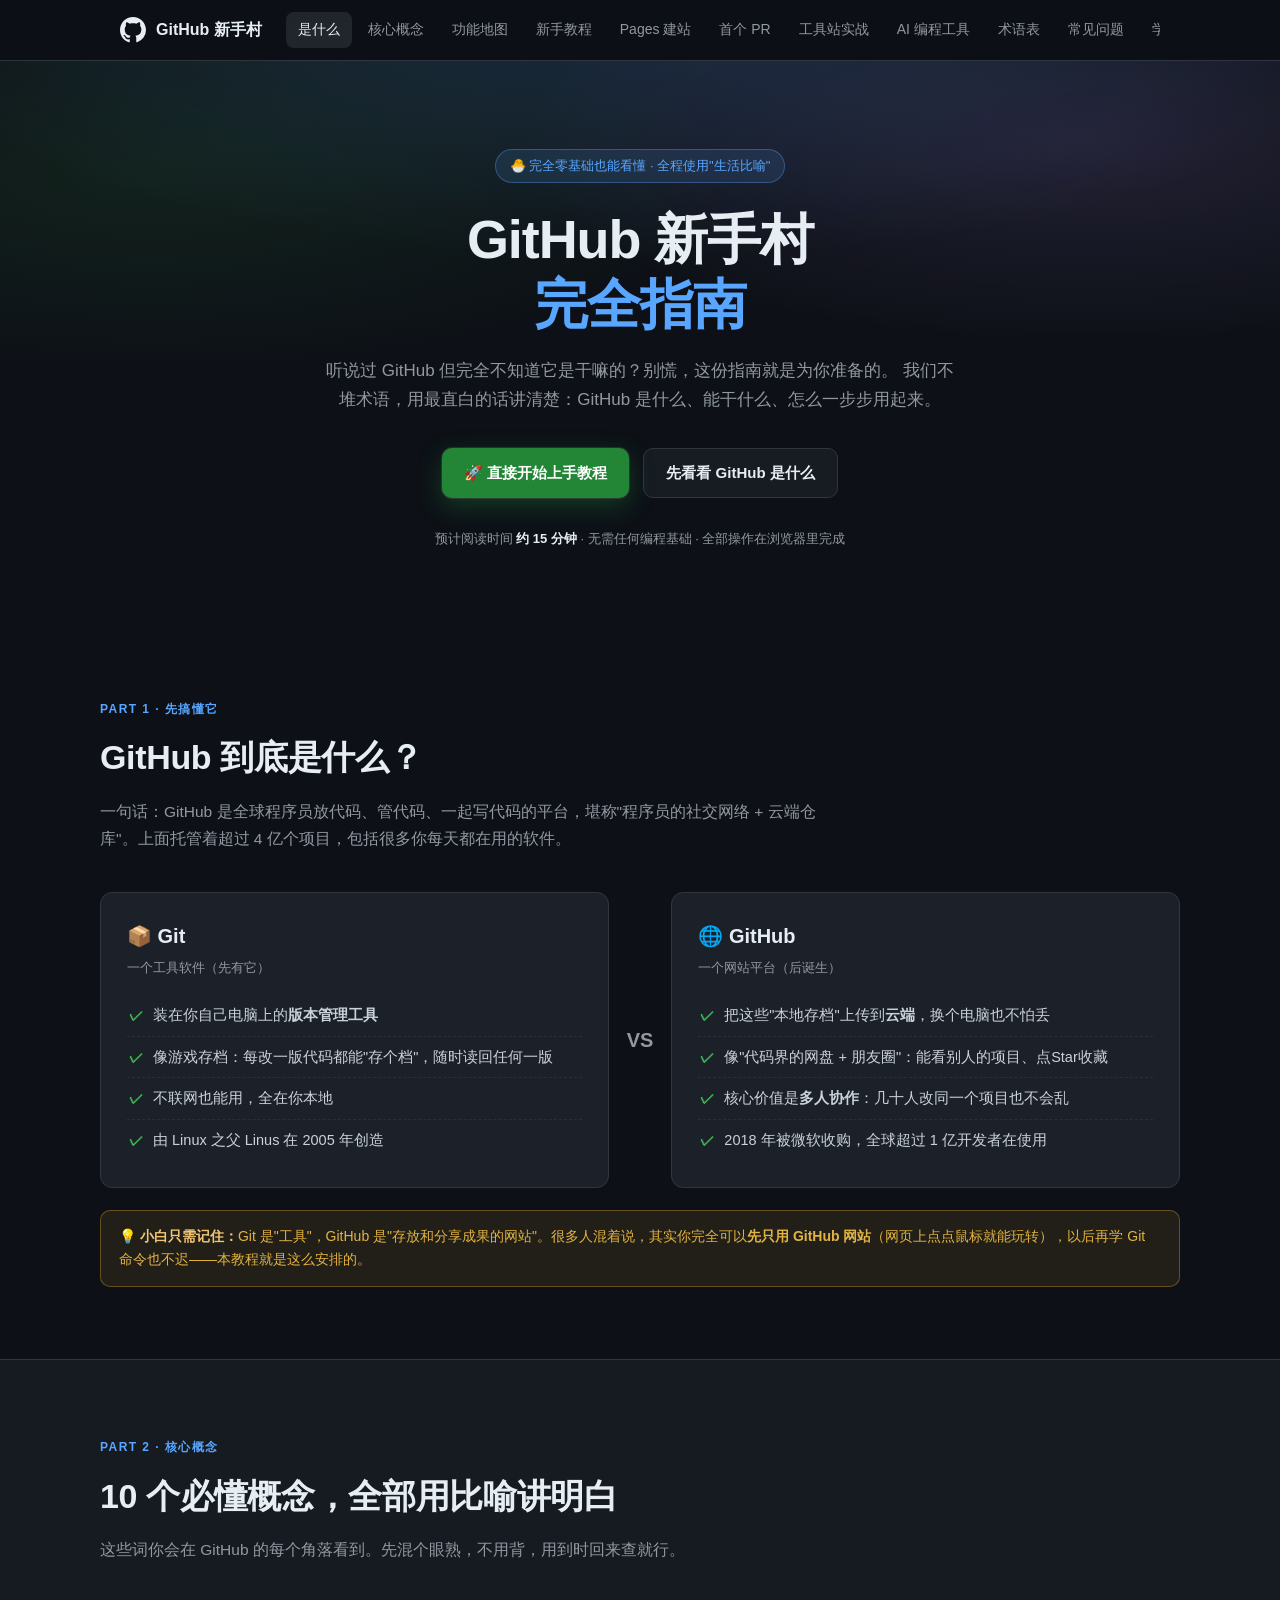
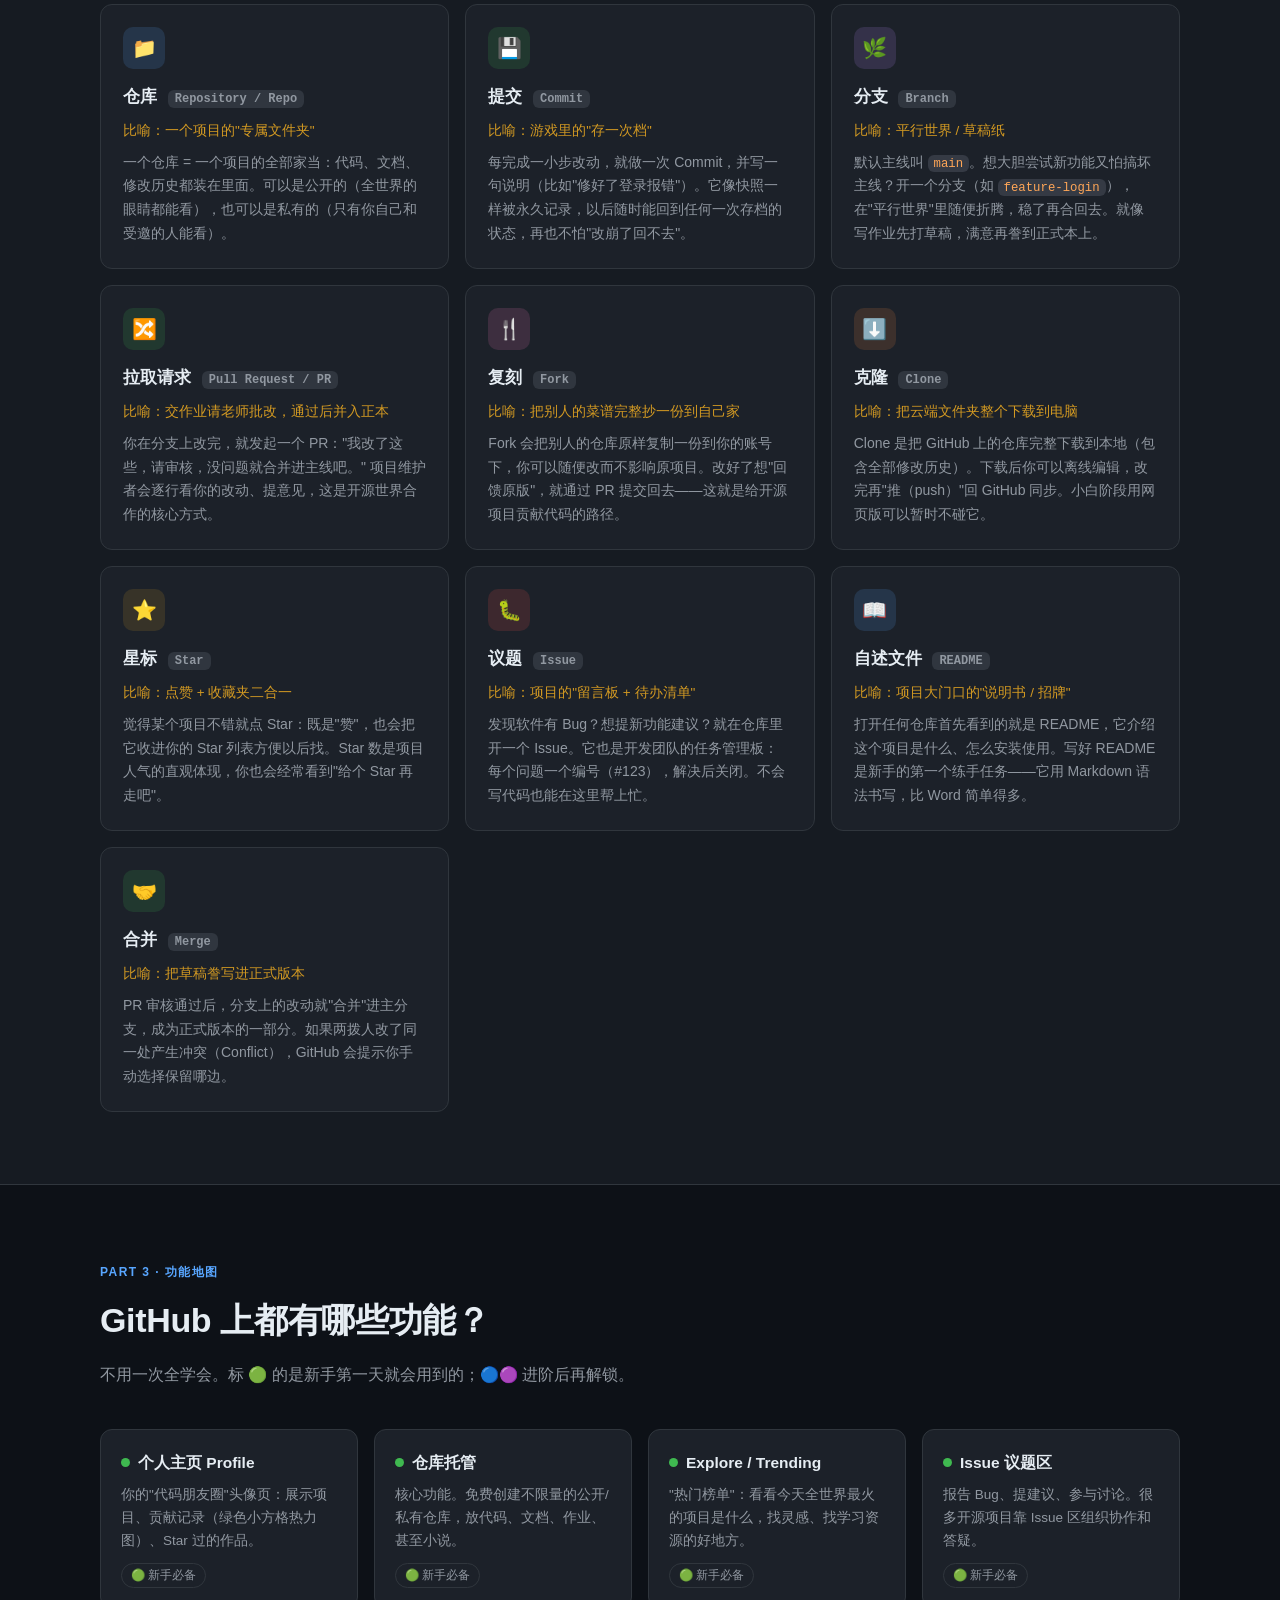
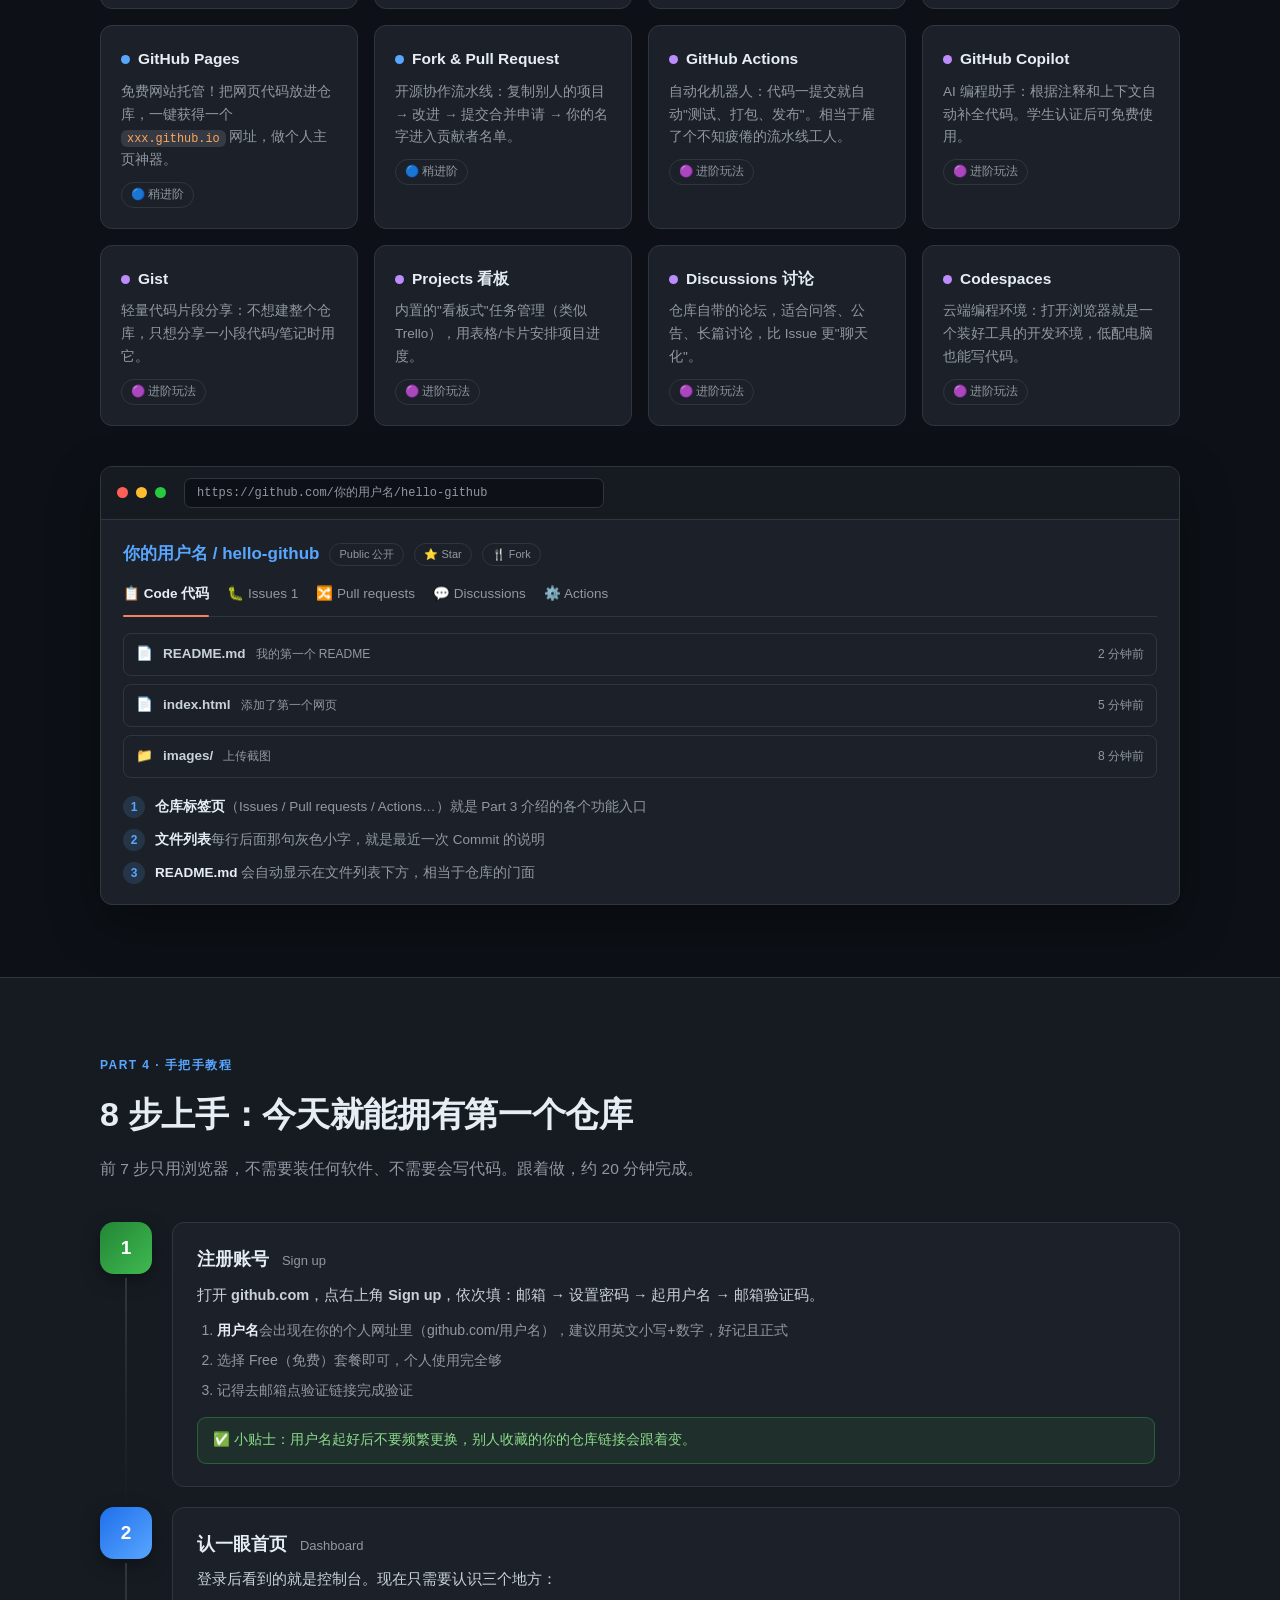
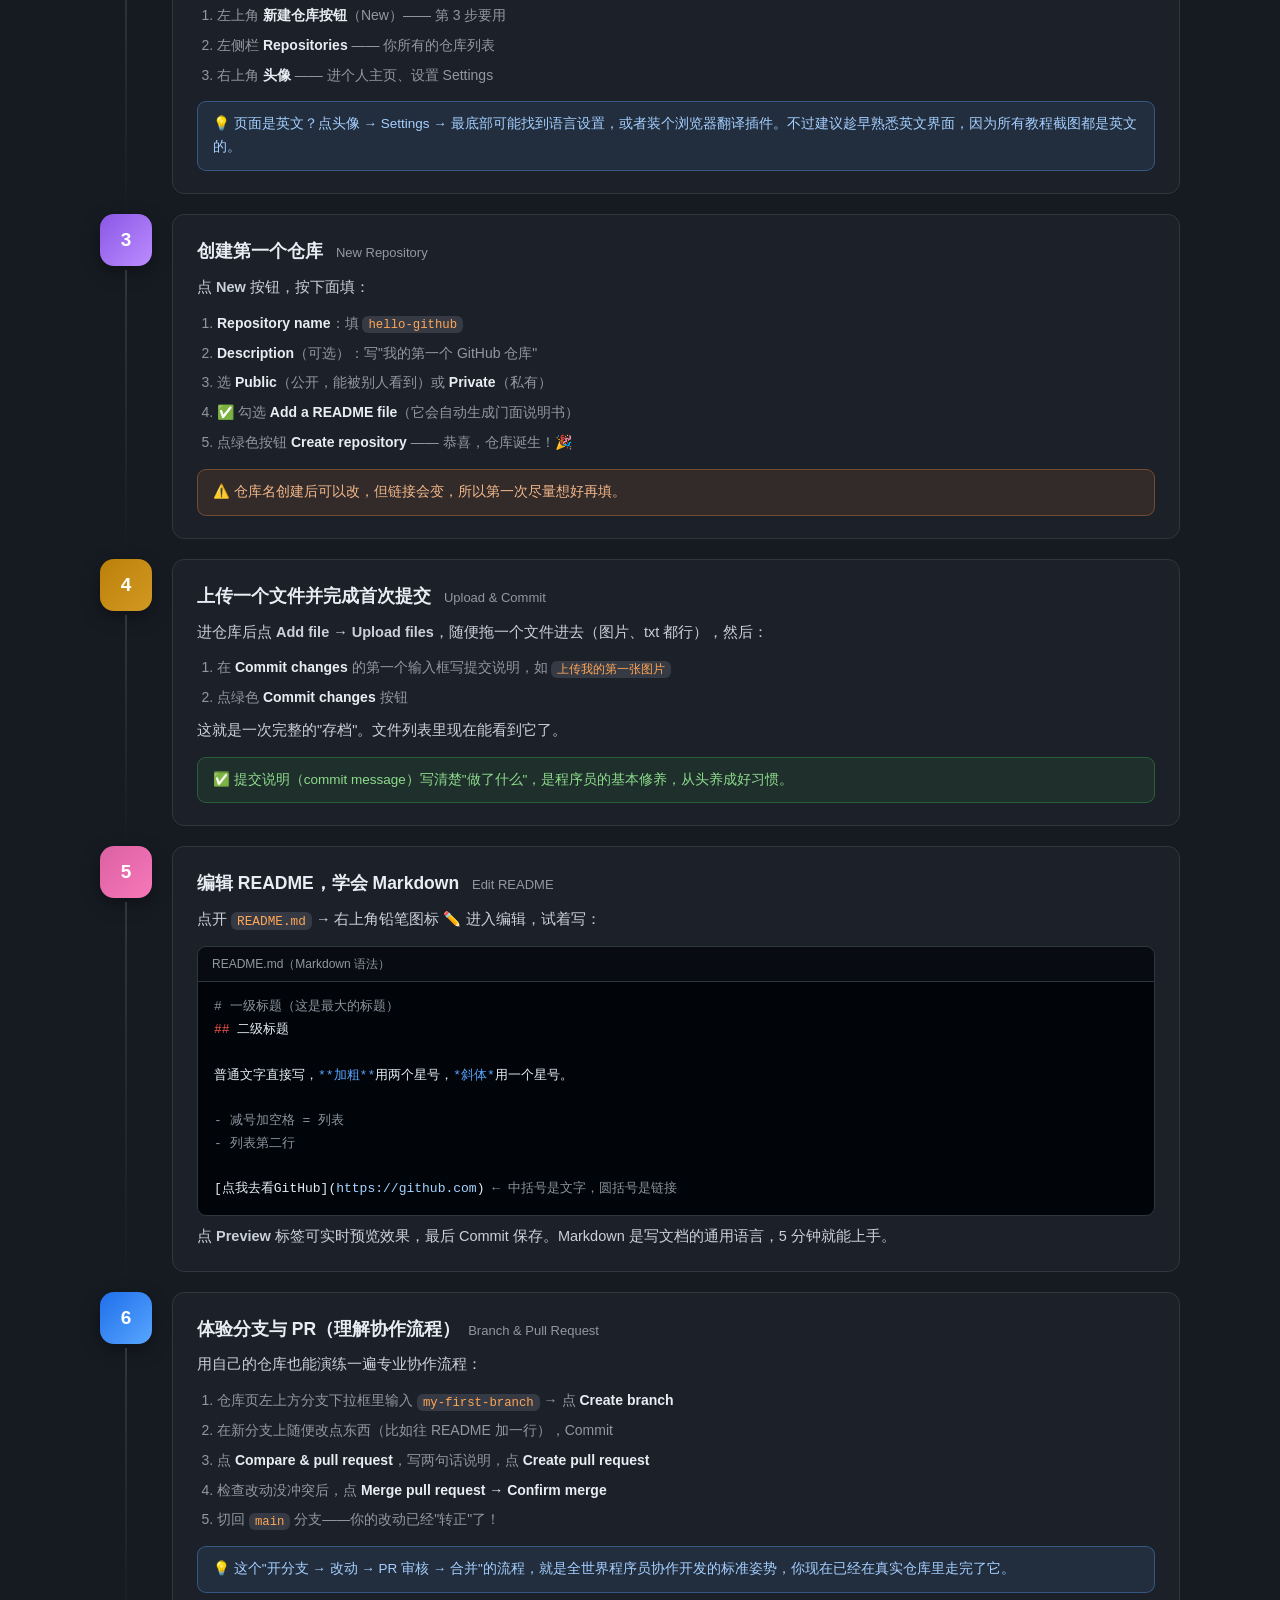
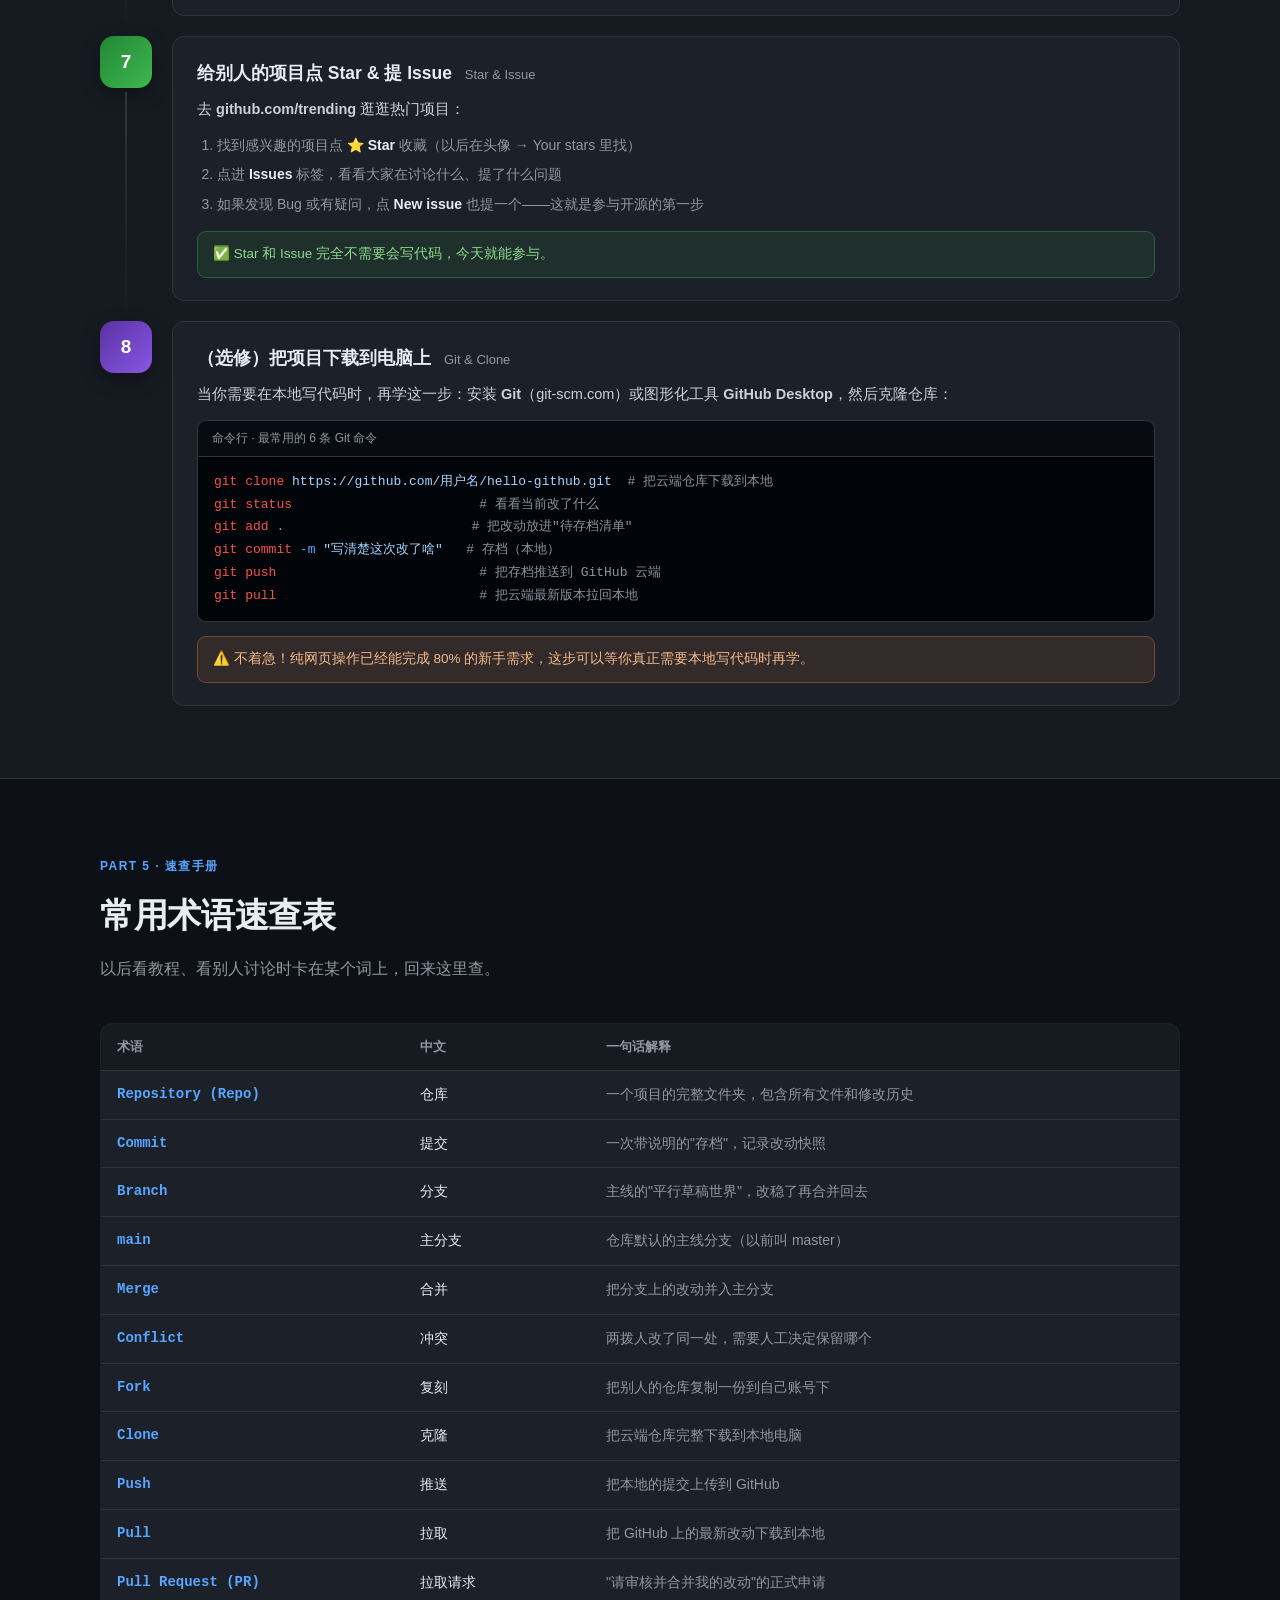
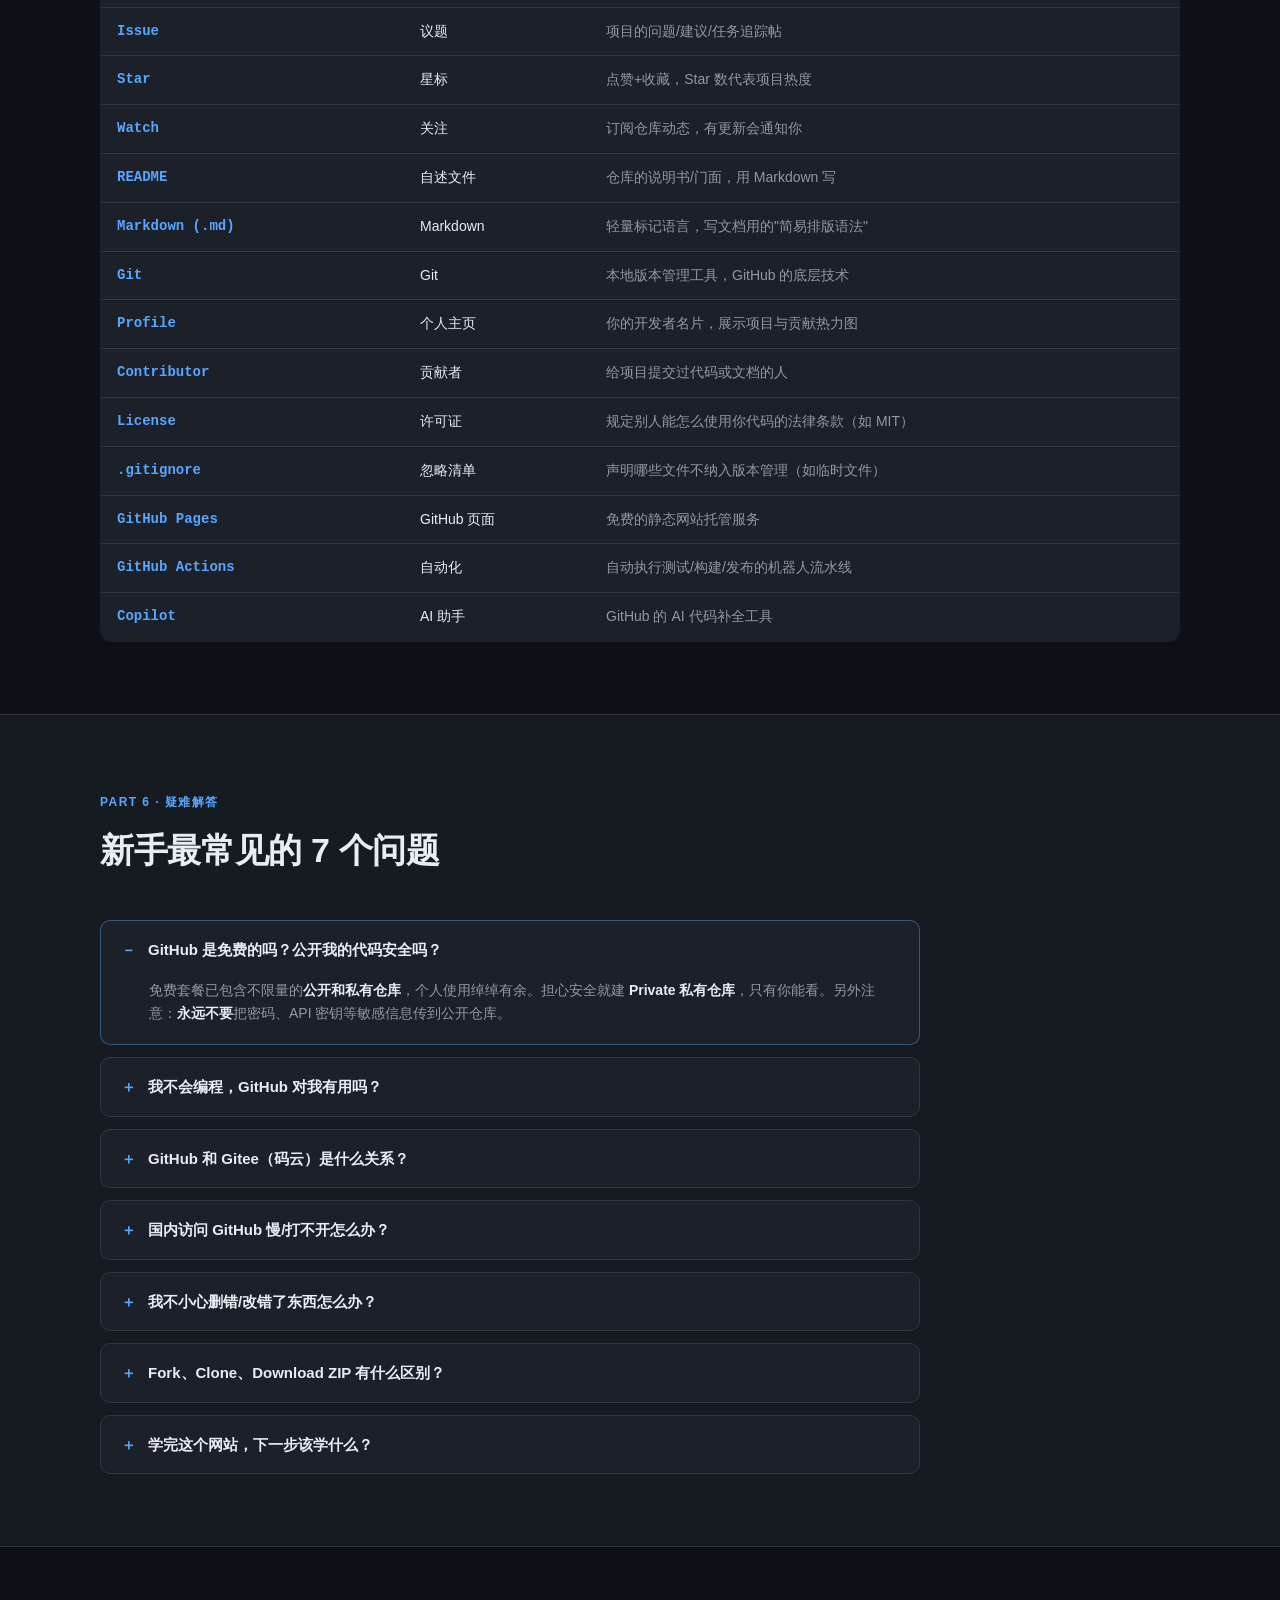
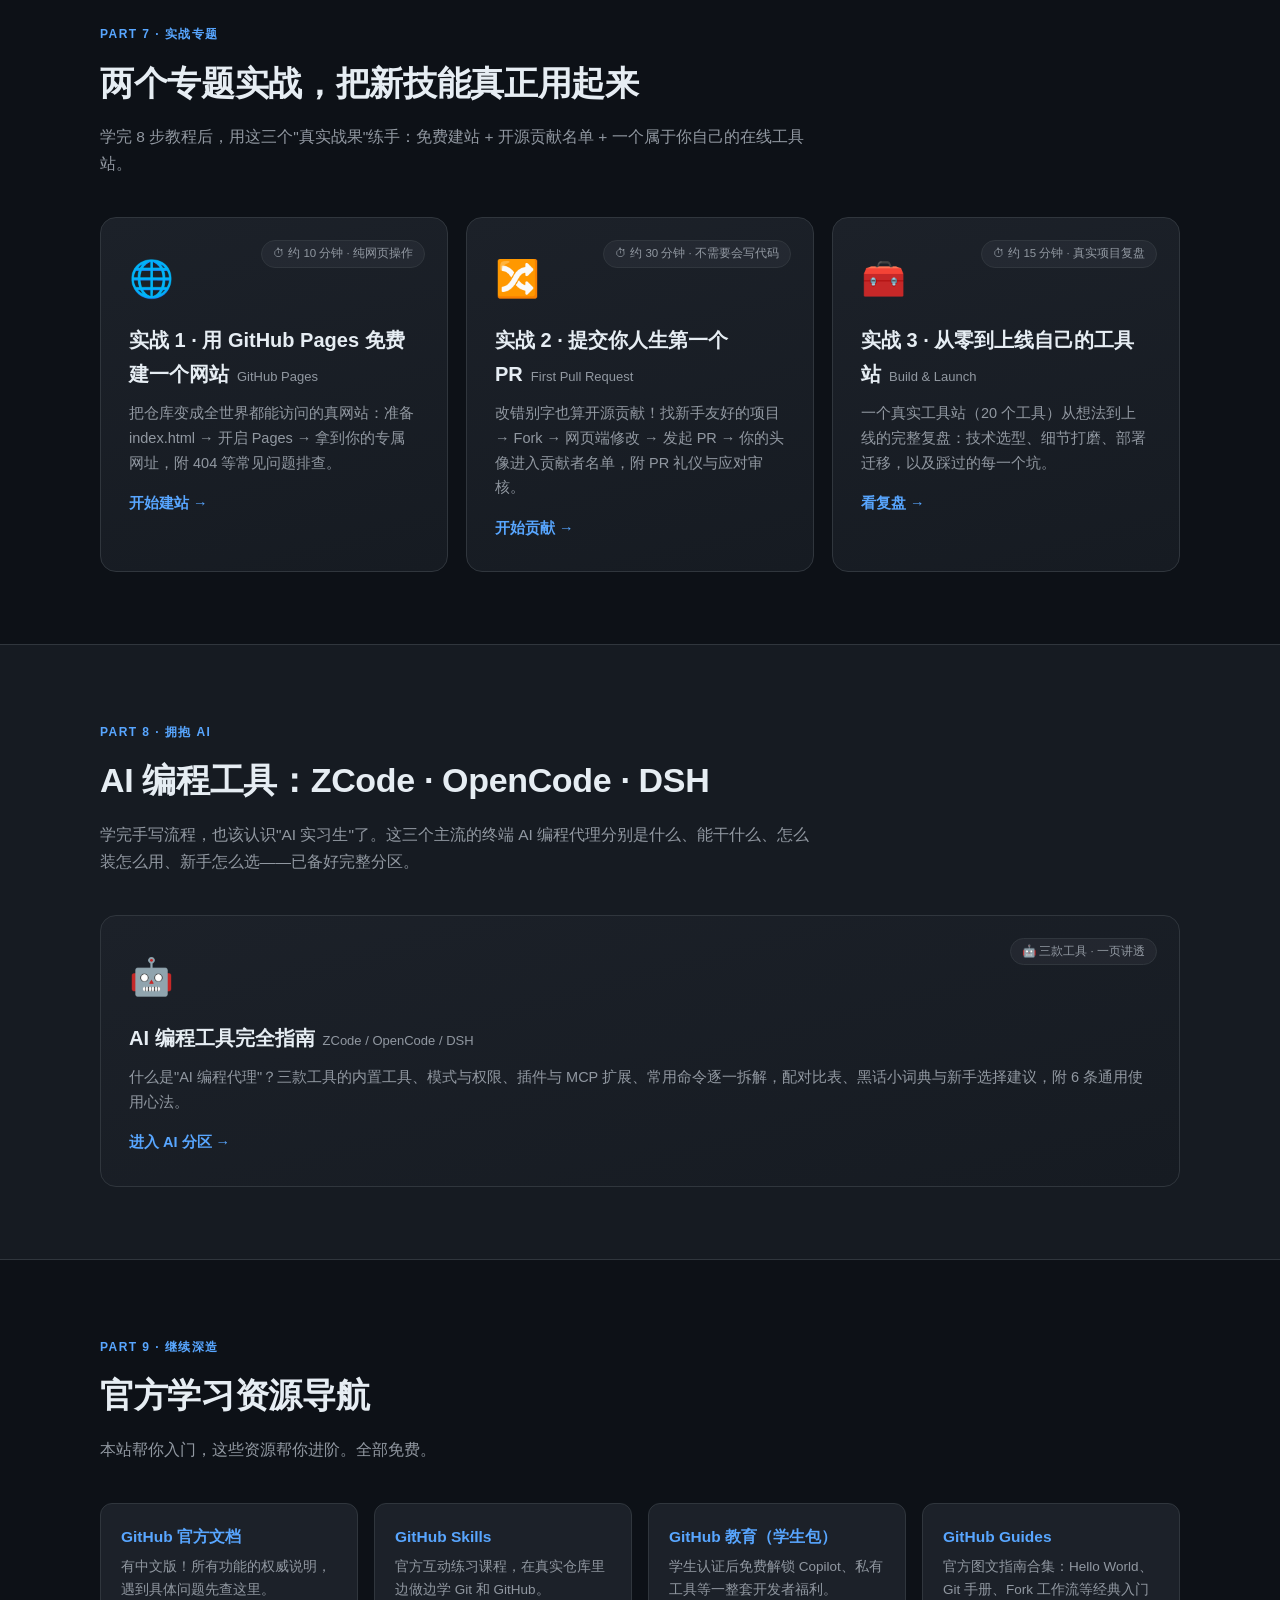
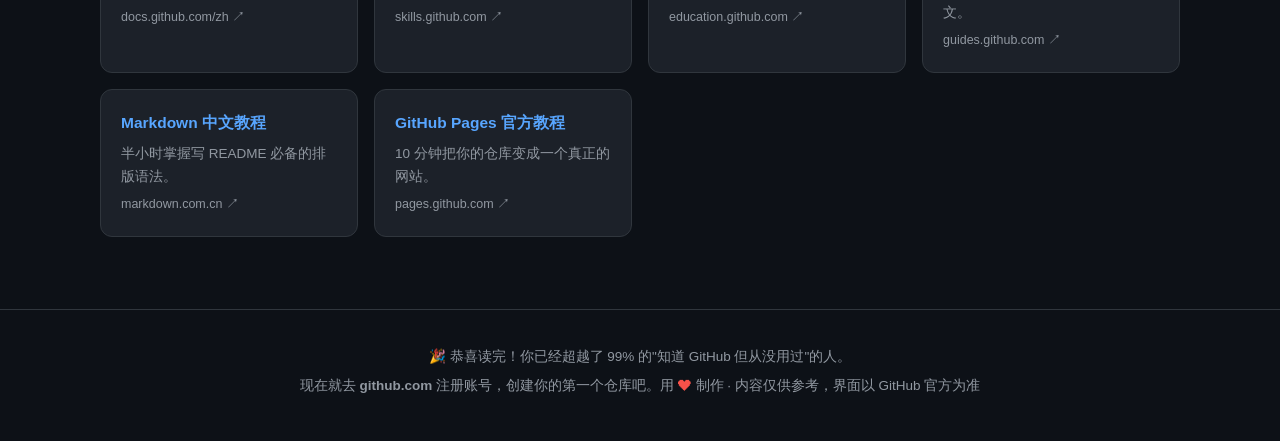
==== commit 9e565868: "feat: 新增实战 3「从零到上线自己的工具站」— 真实项目复盘（选型/构建/打磨/上线/踩坑），接入全站导航与卡片" ====
--- a/index.html
+++ b/index.html
@@ -24,6 +24,7 @@
       <a href="#tutorial">新手教程</a>
       <a href="lab-pages.html">Pages 建站</a>
       <a href="lab-first-pr.html">首个 PR</a>
+      <a href="lab-toolbox.html">工具站实战</a>
       <a href="ai-tools.html">AI 编程工具</a>
       <a href="#glossary">术语表</a>
       <a href="#faq">常见问题</a>
@@ -476,7 +477,7 @@
       </details>
       <details>
         <summary>学完这个网站，下一步该学什么？</summary>
-        <div class="faq-a">推荐路线：① 练熟 Markdown 写文档 → ② 学 Git 命令行（或先玩 GitHub Desktop 图形界面）→ ③ Fork 一个感兴趣的小项目并提交第一个 PR → ④ 用 GitHub Pages 搭个人主页 → ⑤ 学习 GitHub Actions 自动化。其中「搭个人网站」和「提交第一个 PR」本站已备好专题实战教程：<a href="lab-pages.html">Pages 建站实战</a> 与 <a href="lab-first-pr.html">首个 PR 实战</a>，其余可在下方资源里找到官方教程。</div>
+        <div class="faq-a">推荐路线：① 练熟 Markdown 写文档 → ② 学 Git 命令行（或先玩 GitHub Desktop 图形界面）→ ③ Fork 一个感兴趣的小项目并提交第一个 PR → ④ 用 GitHub Pages 搭个人主页 → ⑤ 看实战 3 把一个工具站从想法做成上线（<a href="lab-toolbox.html">真实复盘</a>） → ⑤ 学习 GitHub Actions 自动化。其中「搭个人网站」和「提交第一个 PR」本站已备好专题实战教程：<a href="lab-pages.html">Pages 建站实战</a> 与 <a href="lab-first-pr.html">首个 PR 实战</a>，其余可在下方资源里找到官方教程。</div>
       </details>
     </div>
   </div>
@@ -488,7 +489,7 @@
     <div class="block-head">
       <span class="kicker">Part 7 · 实战专题</span>
       <h2>两个专题实战，把新技能真正用起来</h2>
-      <p>学完 8 步教程后，用这两个"真实战果"练手：一个永久免费的个人网站 + 写进开源项目贡献者名单的你。</p>
+      <p>学完 8 步教程后，用这三个"真实战果"练手：免费建站 + 开源贡献名单 + 一个属于你自己的在线工具站。</p>
     </div>
     <div class="lab-grid">
       <a class="lab-card" href="lab-pages.html">
@@ -505,6 +506,13 @@
         <p>改错别字也算开源贡献！找新手友好的项目 → Fork → 网页端修改 → 发起 PR → 你的头像进入贡献者名单，附 PR 礼仪与应对审核。</p>
         <span class="go">开始贡献 →</span>
       </a>
+      <a class="lab-card" href="lab-toolbox.html">
+        <span class="chip">⏱ 约 15 分钟 · 真实项目复盘</span>
+        <div class="emoji">🧰</div>
+        <h3>实战 3 · 从零到上线自己的工具站<span class="en">Build &amp; Launch</span></h3>
+        <p>一个真实工具站（20 个工具）从想法到上线的完整复盘：技术选型、细节打磨、部署迁移，以及踩过的每一个坑。</p>
+        <span class="go">看复盘 →</span>
+      </a>
     </div>
   </div>
 </section>
--- a/styles.css
+++ b/styles.css
@@ -389,7 +389,7 @@
 .steps { display: grid; gap: 20px; position: relative; }
 .step {
   display: grid;
-  grid-template-columns: 52px 1fr;
+  grid-template-columns: 52px minmax(0, 1fr);
   gap: 20px;
   position: relative;
 }
@@ -416,6 +416,7 @@
 }
 .step-card {
   background: var(--bg-card);
+  min-width: 0;
   border: 1px solid var(--border);
   border-radius: var(--radius);
   padding: 22px 24px;
@@ -596,7 +597,7 @@
 @media (max-width: 760px) {
   .vs-grid { grid-template-columns: 1fr; }
   .vs-mid { padding: 4px 0; }
-  .step { grid-template-columns: 40px 1fr; gap: 14px; }
+  .step { grid-template-columns: 40px minmax(0, 1fr); gap: 14px; }
   .step-num { width: 40px; height: 40px; font-size: 15px; border-radius: 11px; }
   .step:not(:last-child)::before { left: 19px; top: 44px; }
   .step-card { padding: 18px; }
